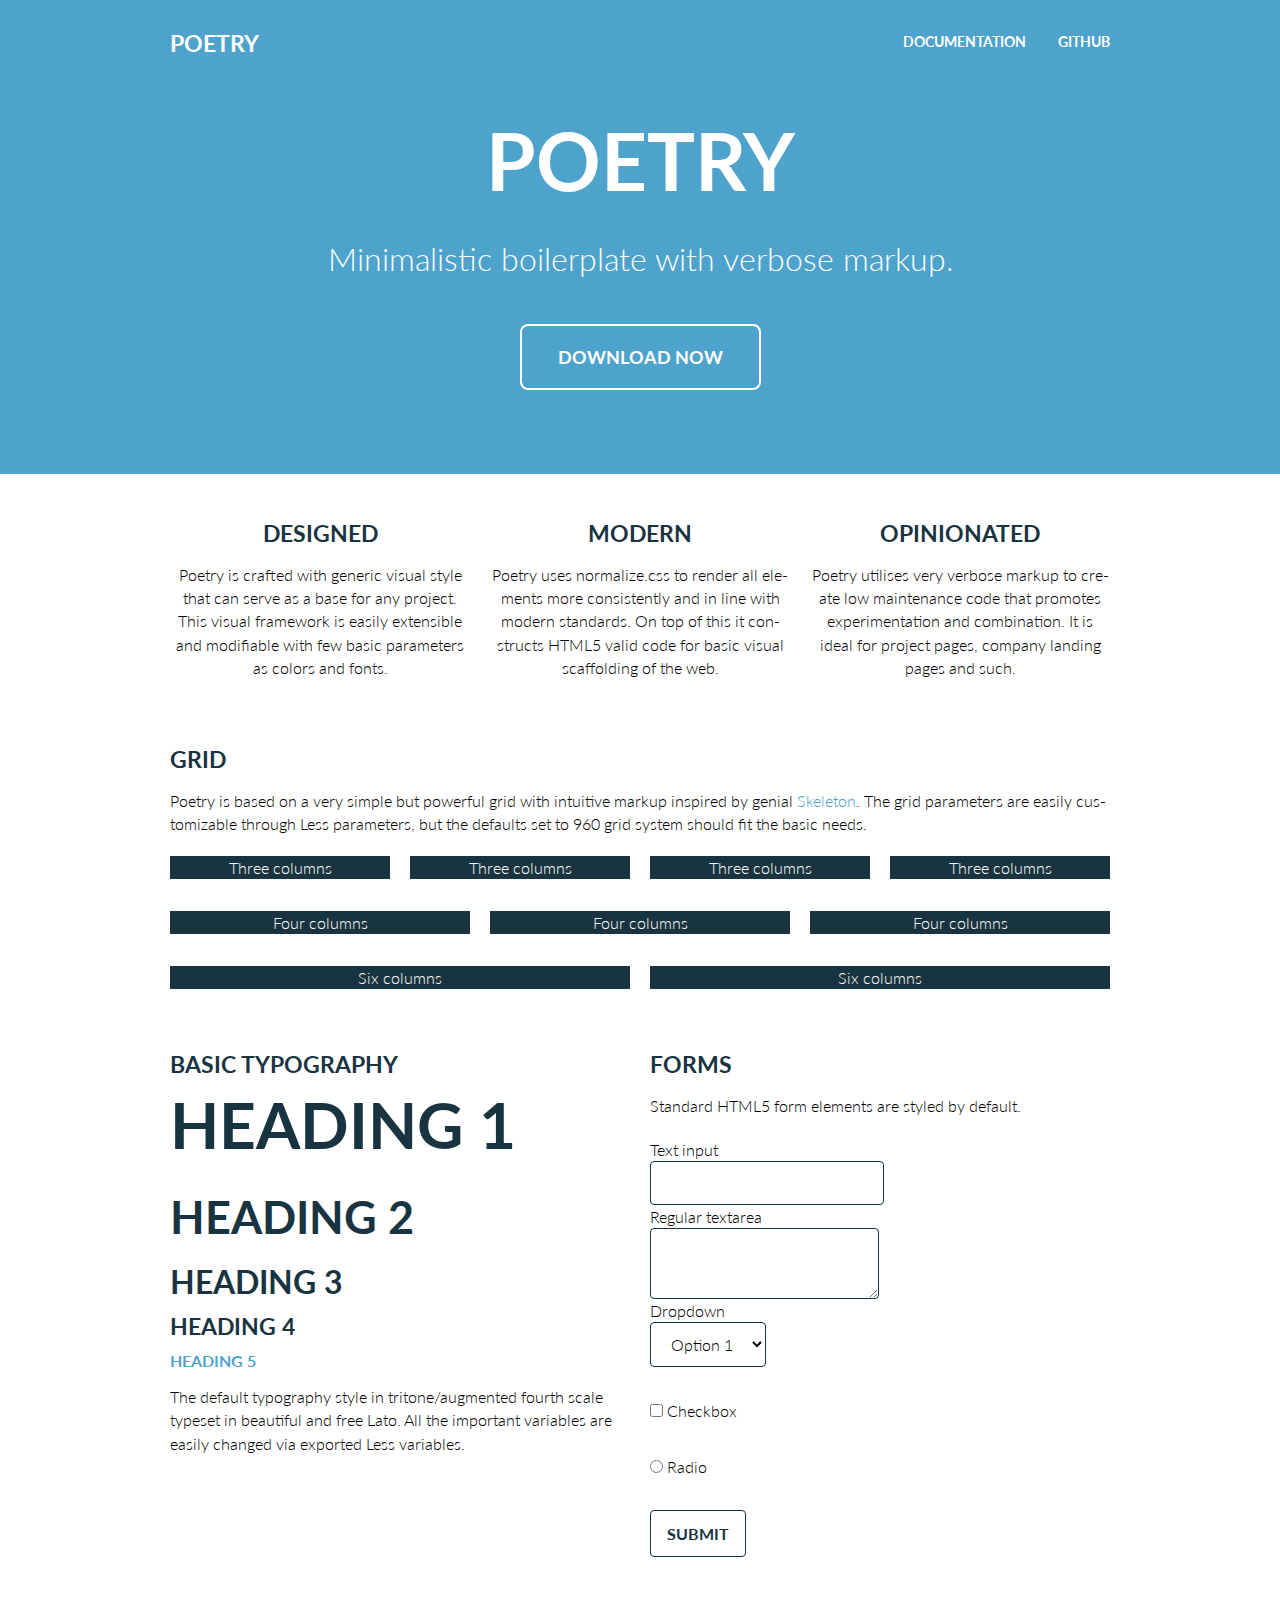
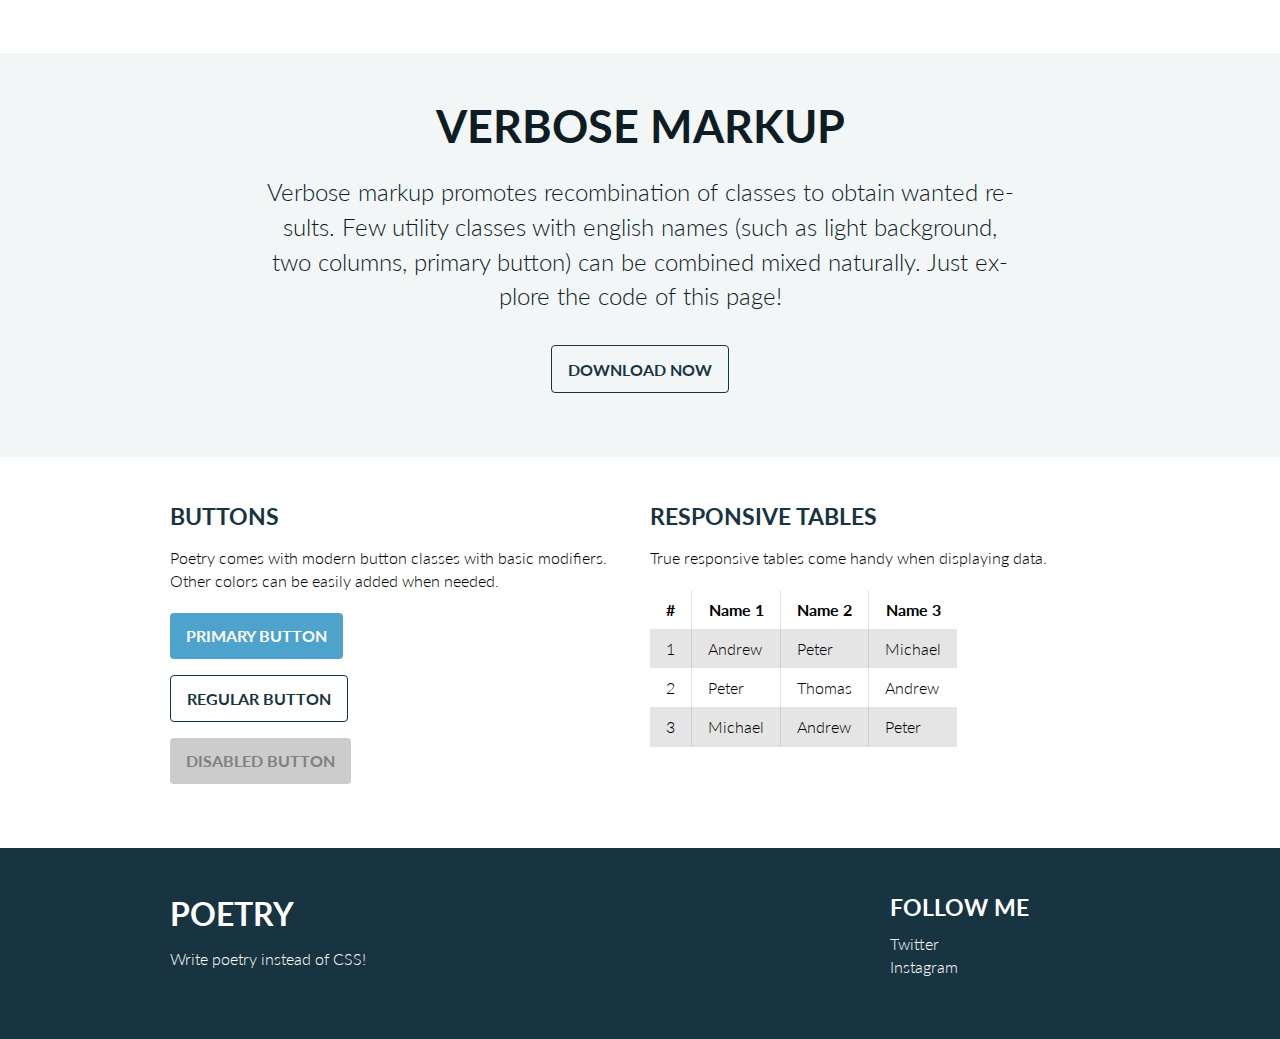
==== index.html @ 47863574 "New button styles, new striped table colours, fixed wrong stylesheet inclusion in blank template" ====
<!DOCTYPE html>
<html lang="en">

<head>
    <meta charset="utf-8">
    <meta http-equiv="X-UA-Compatible" content="IE=edge">
    <meta name="viewport" content="width=device-width, initial-scale=1">

    <title>Poetry CSS</title>

    <meta name="description" content="">
    <meta name="keywords" content="">
    <meta name="author" content="">

    <link rel="stylesheet" href="stylesheets/poetry.css">
    
    <link rel="shortcut icon" type="image/png" href="images/favicon.png">
    <link rel="apple-touch-icon" type="image/png" href="images/apple-touch-icon.png">
</head>

<body>    
    <div class="primary background">
        <header>
            <div class="grid">
                <div class="three columns">
                    <h4><a href="#">Poetry</a></h4>
                </div>
                <nav class="pull right five columns right-aligned">
                    <ul class="unstyled spaced inlined">
                        <li><a href="#documentation">Documentation</a>
                        </li>
                        <li><a href="https://github.com/apancik/poetry">GitHub</a>
                        </li>
                    </ul>
                </nav>
            </div>
        </header>

        <section class="hero">
            <div class="grid">
                <div class="row">
                    <div class="centered twelve columns">
                        <h1>POETRY</h1> 
                        <p class="large font">Minimalistic boilerplate with verbose markup.</p>
                        <a href="https://github.com/apancik/poetry" class="white button">Download now</a>
                    </div>
                </div>
            </div>
        </section>
    </div>

    <section>
        <div class="grid">
            <div class="centered row">
                <div class="four columns">
                    <h4>Designed</h4>
                    <p>Poetry is crafted with generic visual style that can serve as a base for any project. This visual framework is easily extensible and modifiable with few basic parameters as colors and fonts.</p>
                </div>
                <div class="four columns">
                    <h4>Modern</h4>
                    <p>Poetry uses normalize.css to render all elements more consistently and in line with modern standards. On top of this it constructs HTML5 valid code for basic visual scaffolding of the web.</p>
                </div>
                <div class="four columns">
                    <h4>Opinionated</h4>
                    <p>Poetry utilises very verbose markup to create low maintenance code that promotes experimentation and combination. It is ideal for project pages, company landing pages and such.</p>
                </div>
            </div>
        </div>
    </section>

    <section id="documentation">
        <div class="grid">
            <div class="twelve columns">
                <h4>Grid</h4>
                <p>Poetry is based on a very simple but powerful grid with intuitive markup inspired by genial <a href="https://github.com/dhg/Skeleton">Skeleton</a>. The grid parameters are easily customizable through Less parameters, but the defaults set to 960 grid system should fit the basic needs.</p>
            </div>
            <div class="centered natural-padding row">
                <div class="dark background three columns">Three columns</div>
                <div class="dark background three columns">Three columns</div>
                <div class="dark background three columns">Three columns</div>
                <div class="dark background three columns">Three columns</div>
            </div>
            <div class="centered natural-padding row">
                <div class="dark background four columns">Four columns</div>
                <div class="dark background four columns">Four columns</div>
                <div class="dark background four columns">Four columns</div>
            </div>
            <div class="centered natural-padding row">
                <div class="dark background six columns">Six columns</div>
                <div class="dark background six columns">Six columns</div>
            </div>
        </div>
    </section>

    <section>
        <div class="grid">
            <div class="row">
                <div class="six columns">
                    <h4>Basic typography</h4>                    
                    <h1>Heading 1</h1>
                    <h2>Heading 2</h2>
                    <h3>Heading 3</h3>
                    <h4>Heading 4</h4> 
                    <h5>Heading 5</h5>
                    <p>The default typography style in tritone/augmented fourth scale typeset in beautiful and free Lato. All the important variables are easily changed via exported Less variables.</p>
                </div>
                <div class="six columns">
                    <h4>Forms</h4>
                    <p>Standard HTML5 form elements are styled by default.</p>
                    <form action="">
                        <fieldset>
                            <label for="text-input">Text input</label>
                            <input type="text" id="text-input" />

                            <label for="text-area">Regular textarea</label>
                            <textarea id="text-area"></textarea>

                            <label for="select-list">Dropdown</label>
                            <select id="select-list">
                                <option value="Option 1">Option 1</option>
                                <option value="Option 2">Option 2</option>
                                <option value="Option 3">Option 3</option>
                            </select>
                        </fieldset>

                        <fieldset>
                            <label for="checkbox">
                                <input type="checkbox" id="checkbox" value="checkbox" />
                                <span>Checkbox</span>
                            </label>
                        </fieldset>

                        <fieldset>
                            <label for="radio">
                                <input type="radio" name="radio" id="radio" value="radio" />
                                <span>Radio</span>
                            </label>
                        </fieldset>

                        <button type="submit">Submit</button>
                    </form>
                </div>
            </div>
        </div>
    </section>

    <section class="light background featurette">
        <div class="grid">
            <div class="row">
                <div class="twelve columns">
                    <h2>Verbose markup</h2>
                    <p>Verbose markup promotes recombination of classes to obtain wanted results. Few utility classes with english names (such as light background, two columns, primary button) can be combined mixed naturally. Just explore the code of this page!</p>                    
                    <a href="https://github.com/apancik/poetry" class="button">Download now</a>
                </div>
            </div>
        </div>
    </section>



    <section>
        <div class="grid">
            <div class="row">
                <div class="six columns">
                    <h4>Buttons</h4>
                    <p>Poetry comes with modern button classes with basic modifiers. Other colors can be easily added when needed.</p>
                    <a class="primary button" href="#">Primary button</a>
                    <br/>
                    <a class="button" href="#">Regular button</a>
                    <br/>                        
                    <a class="disabled button">Disabled button</a>                            
                </div>

                <div class="six columns">
                    <h4>Responsive tables</h4>
                    <p>True responsive tables come handy when displaying data.</p>
                    <div class="overflow-container">
                        <table class="striped table">
                            <thead>
                                <tr>
                                    <th>#</th>
                                    <th>Name 1</th>
                                    <th>Name 2</th>
                                    <th>Name 3</th>                                        
                                </tr>
                            </thead>

                            <tbody>
                                <tr>
                                    <td>1</td>
                                    <td>Andrew</td>
                                    <td>Peter</td>
                                    <td>Michael</td>

                                </tr>

                                <tr>
                                    <td>2</td>
                                    <td>Peter</td>
                                    <td>Thomas</td>
                                    <td>Andrew</td>
                                </tr>

                                <tr>
                                    <td>3</td>
                                    <td>Michael</td>
                                    <td>Andrew</td>
                                    <td>Peter</td>
                                </tr>
                            </tbody>
                        </table>
                    </div>
                </div>
            </div>
        </div>
    </section>

    <footer class="dark background">
        <div class="grid">
            <div class="row">
                <div class="nine columns">
                    <h3>Poetry</h3>
                    <p>Write poetry instead of CSS!</p>
                </div>
                
                <div class="three columns">
                    <h4>Follow Me</h4>
                    <a href="https://twitter.com/AndrejPancik">Twitter</a><br/>
                    <a href="http://instagram.com/apancik">Instagram</a>
                    <br/>
                </div>
            </div>
        </div>
    </footer>
</body>

</html>
---- stylesheets/poetry.css ----
@import url("http://fonts.googleapis.com/css?family=Lato:300,700,300italic,700italic");

@import url("http://fonts.googleapis.com/css?family=Lato:300,700,300italic,700italic");

@import url("http://fonts.googleapis.com/css?family=Lato:300,700,300italic,700italic");
/*! normalize.css v3.0.1 | MIT License | git.io/normalize */
/**
 * 1. Set default font family to sans-serif.
 * 2. Prevent iOS text size adjust after orientation change, without disabling
 *    user zoom.
 */
html {
  font-family: sans-serif;
  /* 1 */

  -ms-text-size-adjust: 100%;
  -webkit-text-size-adjust: 100%;
  /* 2 */

}
/**
 * Remove default margin.
 */
body {
  margin: 0;
}
/* HTML5 display definitions
   ========================================================================== */
/**
 * Correct `block` display not defined for any HTML5 element in IE 8/9.
 * Correct `block` display not defined for `details` or `summary` in IE 10/11 and Firefox.
 * Correct `block` display not defined for `main` in IE 11.
 */
article,
aside,
details,
figcaption,
figure,
footer,
header,
hgroup,
main,
nav,
section,
summary {
  display: block;
}
/**
 * 1. Correct `inline-block` display not defined in IE 8/9.
 * 2. Normalize vertical alignment of `progress` in Chrome, Firefox, and Opera.
 */
audio,
canvas,
progress,
video {
  display: inline-block;
  /* 1 */

  vertical-align: baseline;
  /* 2 */

}
/**
 * Prevent modern browsers from displaying `audio` without controls.
 * Remove excess height in iOS 5 devices.
 */
audio:not([controls]) {
  display: none;
  height: 0;
}
/**
 * Address `[hidden]` styling not present in IE 8/9/10.
 * Hide the `template` element in IE 8/9/11, Safari, and Firefox < 22.
 */
[hidden],
template {
  display: none;
}
/* Links
   ========================================================================== */
/**
 * Remove the gray background color from active links in IE 10.
 */
a {
  background: transparent;
}
/**
 * Improve readability when focused and also mouse hovered in all browsers.
 */
a:active,
a:hover {
  outline: 0;
}
/* Text-level semantics
   ========================================================================== */
/**
 * Address styling not present in IE 8/9/10/11, Safari, and Chrome.
 */
abbr[title] {
  border-bottom: 1px dotted;
}
/**
 * Address style set to `bolder` in Firefox 4+, Safari, and Chrome.
 */
b,
strong {
  font-weight: bold;
}
/**
 * Address styling not present in Safari and Chrome.
 */
dfn {
  font-style: italic;
}
/**
 * Address variable `h1` font-size and margin within `section` and `article`
 * contexts in Firefox 4+, Safari, and Chrome.
 */
h1 {
  font-size: 2em;
  margin: 0.67em 0;
}
/**
 * Address styling not present in IE 8/9.
 */
mark {
  background: #ff0;
  color: #000;
}
/**
 * Address inconsistent and variable font size in all browsers.
 */
small {
  font-size: 80%;
}
/**
 * Prevent `sub` and `sup` affecting `line-height` in all browsers.
 */
sub,
sup {
  font-size: 75%;
  line-height: 0;
  position: relative;
  vertical-align: baseline;
}
sup {
  top: -0.5em;
}
sub {
  bottom: -0.25em;
}
/* Embedded content
   ========================================================================== */
/**
 * Remove border when inside `a` element in IE 8/9/10.
 */
img {
  border: 0;
}
/**
 * Correct overflow not hidden in IE 9/10/11.
 */
svg:not(:root) {
  overflow: hidden;
}
/* Grouping content
   ========================================================================== */
/**
 * Address margin not present in IE 8/9 and Safari.
 */
figure {
  margin: 1em 40px;
}
/**
 * Address differences between Firefox and other browsers.
 */
hr {
  -moz-box-sizing: content-box;
  box-sizing: content-box;
  height: 0;
}
/**
 * Contain overflow in all browsers.
 */
pre {
  overflow: auto;
}
/**
 * Address odd `em`-unit font size rendering in all browsers.
 */
code,
kbd,
pre,
samp {
  font-family: monospace, monospace;
  font-size: 1em;
}
/* Forms
   ========================================================================== */
/**
 * Known limitation: by default, Chrome and Safari on OS X allow very limited
 * styling of `select`, unless a `border` property is set.
 */
/**
 * 1. Correct color not being inherited.
 *    Known issue: affects color of disabled elements.
 * 2. Correct font properties not being inherited.
 * 3. Address margins set differently in Firefox 4+, Safari, and Chrome.
 */
button,
input,
optgroup,
select,
textarea {
  color: inherit;
  /* 1 */

  font: inherit;
  /* 2 */

  margin: 0;
  /* 3 */

}
/**
 * Address `overflow` set to `hidden` in IE 8/9/10/11.
 */
button {
  overflow: visible;
}
/**
 * Address inconsistent `text-transform` inheritance for `button` and `select`.
 * All other form control elements do not inherit `text-transform` values.
 * Correct `button` style inheritance in Firefox, IE 8/9/10/11, and Opera.
 * Correct `select` style inheritance in Firefox.
 */
button,
select {
  text-transform: none;
}
/**
 * 1. Avoid the WebKit bug in Android 4.0.* where (2) destroys native `audio`
 *    and `video` controls.
 * 2. Correct inability to style clickable `input` types in iOS.
 * 3. Improve usability and consistency of cursor style between image-type
 *    `input` and others.
 */
button,
html input[type="button"],
input[type="reset"],
input[type="submit"] {
  -webkit-appearance: button;
  /* 2 */

  cursor: pointer;
  /* 3 */

}
/**
 * Re-set default cursor for disabled elements.
 */
button[disabled],
html input[disabled] {
  cursor: default;
}
/**
 * Remove inner padding and border in Firefox 4+.
 */
button::-moz-focus-inner,
input::-moz-focus-inner {
  border: 0;
  padding: 0;
}
/**
 * Address Firefox 4+ setting `line-height` on `input` using `!important` in
 * the UA stylesheet.
 */
input {
  line-height: normal;
}
/**
 * It's recommended that you don't attempt to style these elements.
 * Firefox's implementation doesn't respect box-sizing, padding, or width.
 *
 * 1. Address box sizing set to `content-box` in IE 8/9/10.
 * 2. Remove excess padding in IE 8/9/10.
 */
input[type="checkbox"],
input[type="radio"] {
  box-sizing: border-box;
  /* 1 */

  padding: 0;
  /* 2 */

}
/**
 * Fix the cursor style for Chrome's increment/decrement buttons. For certain
 * `font-size` values of the `input`, it causes the cursor style of the
 * decrement button to change from `default` to `text`.
 */
input[type="number"]::-webkit-inner-spin-button,
input[type="number"]::-webkit-outer-spin-button {
  height: auto;
}
/**
 * 1. Address `appearance` set to `searchfield` in Safari and Chrome.
 * 2. Address `box-sizing` set to `border-box` in Safari and Chrome
 *    (include `-moz` to future-proof).
 */
input[type="search"] {
  -webkit-appearance: textfield;
  /* 1 */

  -moz-box-sizing: content-box;
  -webkit-box-sizing: content-box;
  /* 2 */

  box-sizing: content-box;
}
/**
 * Remove inner padding and search cancel button in Safari and Chrome on OS X.
 * Safari (but not Chrome) clips the cancel button when the search input has
 * padding (and `textfield` appearance).
 */
input[type="search"]::-webkit-search-cancel-button,
input[type="search"]::-webkit-search-decoration {
  -webkit-appearance: none;
}
/**
 * Define consistent border, margin, and padding.
 */
fieldset {
  border: 1px solid #c0c0c0;
  margin: 0 2px;
  padding: 0.35em 0.625em 0.75em;
}
/**
 * 1. Correct `color` not being inherited in IE 8/9/10/11.
 * 2. Remove padding so people aren't caught out if they zero out fieldsets.
 */
legend {
  border: 0;
  /* 1 */

  padding: 0;
  /* 2 */

}
/**
 * Remove default vertical scrollbar in IE 8/9/10/11.
 */
textarea {
  overflow: auto;
}
/**
 * Don't inherit the `font-weight` (applied by a rule above).
 * NOTE: the default cannot safely be changed in Chrome and Safari on OS X.
 */
optgroup {
  font-weight: bold;
}
/* Tables
   ========================================================================== */
/**
 * Remove most spacing between table cells.
 */
table {
  border-collapse: collapse;
  border-spacing: 0;
}
td,
th {
  padding: 0;
}
/* GRID
Useful classes
 * grid - grid container encapsulating rows or columns
 * row - optional container used to clear some columns not to overflow, has modifiers such as .slim or .natural-padding to modify spacing
 * one column ... twelve columns - column classes
 * pull right ... pull left - modifiers used to change the alignment of columns, useful when you want to avoid empty spacer column to get something to the other side
*/
/* VARIABLES
To tune your rhymes to your liking
*/
*,
*:before,
*:after {
  -moz-box-sizing: border-box;
  -webkit-box-sizing: border-box;
  box-sizing: border-box;
}
body {
  min-width: 960px;
}
.grid {
  width: 960px;
  margin: 0 auto;
  padding: 0;
}
.grid.visible .column,
.grid.visible .columns {
  background-color: rgba(255, 0, 0, 0.3);
}
.grid .column,
.grid .columns {
  display: inline;
  float: left;
  margin-left: 10px;
  margin-right: 10px;
}
.grid .column.one,
.grid .columns.one {
  width: 60px;
}
.grid .column.two,
.grid .columns.two {
  width: 140px;
}
.grid .column.three,
.grid .columns.three {
  width: 220px;
}
.grid .column.four,
.grid .columns.four {
  width: 300px;
}
.grid .column.five,
.grid .columns.five {
  width: 380px;
}
.grid .column.six,
.grid .columns.six {
  width: 460px;
}
.grid .column.seven,
.grid .columns.seven {
  width: 540px;
}
.grid .column.eight,
.grid .columns.eight {
  width: 620px;
}
.grid .column.nine,
.grid .columns.nine {
  width: 700px;
}
.grid .column.ten,
.grid .columns.ten {
  width: 780px;
}
.grid .column.eleven,
.grid .columns.eleven {
  width: 860px;
}
.grid .column.twelve,
.grid .columns.twelve {
  width: 940px;
}
.grid .offset-by-one {
  margin-left: 80px;
}
.grid .offset-by-two {
  margin-left: 160px;
}
.grid .offset-by-three {
  margin-left: 240px;
}
.grid .offset-by-four {
  margin-left: 320px;
}
.grid .offset-by-five {
  margin-left: 400px;
}
.grid .offset-by-six {
  margin-left: 480px;
}
.grid .offset-by-seven {
  margin-left: 560px;
}
.grid .offset-by-eight {
  margin-left: 640px;
}
.grid .offset-by-nine {
  margin-left: 720px;
}
.grid .offset-by-ten {
  margin-left: 800px;
}
.grid .offset-by-eleven {
  margin-left: 880px;
}
@media only screen and (max-width: 767px) {
  body {
    font-size: 90%;
    min-width: 100%;
  }
  .grid {
    width: 100%;
  }
  .grid .columns,
  .grid .column {
    margin: 0;
    padding-left: 1em;
    padding-right: 1em;
  }
  .grid .column.one,
  .grid .columns.one,
  .grid .column.two,
  .grid .columns.two,
  .grid .column.three,
  .grid .columns.three,
  .grid .column.four,
  .grid .columns.four,
  .grid .column.five,
  .grid .columns.five,
  .grid .column.six,
  .grid .columns.six,
  .grid .column.seven,
  .grid .columns.seven,
  .grid .column.eight,
  .grid .columns.eight,
  .grid .column.nine,
  .grid .columns.nine,
  .grid .column.ten,
  .grid .columns.ten,
  .grid .column.eleven,
  .grid .columns.eleven,
  .grid .column.twelve,
  .grid .columns.twelve {
    width: 100%;
  }
  .grid .offset-by-one,
  .grid .offset-by-two,
  .grid .offset-by-three,
  .grid .offset-by-four,
  .grid .offset-by-five,
  .grid .offset-by-six,
  .grid .offset-by-seven,
  .grid .offset-by-eight,
  .grid .offset-by-nine,
  .grid .offset-by-ten,
  .grid .offset-by-eleven {
    margin: 0;
  }
}
.grid:after,
.row:before,
.row:after {
  clear: both;
  display: table;
  content: " ";
  *zoom: 1;
}
.row {
  padding-top: 3em;
  padding-bottom: 3em;
}
.row.slim {
  padding: 0;
}
.row.natural-padding {
  padding-top: 1em;
  padding-bottom: 1em;
}
.pull.left {
  float: left !important;
}
.pull.right {
  float: right !important;
}
/* ELEMENTS
Individual element styles and utility classes.
*/
/* VARIABLES
To tune your rhymes to your liking
*/
::selection {
  background: #4ea3cc;
  text-shadow: none;
}
::-moz-selection {
  background: #4ea3cc;
  text-shadow: none;
}
html {
  font-size: 1em;
}
body {
  font-family: "Lato", sans-serif;
  font-weight: 300;
  line-height: 1.45;
  hyphens: auto;
  word-wrap: break-word;
}
p {
  margin-bottom: 1.3em;
}
a,
a:visited {
  color: #4ea3cc;
  text-decoration: none;
}
a:hover,
a:focus {
  color: rgba(78, 163, 204, 0.8);
}
small,
.small.font {
  font-size: 0.707em;
  letter-spacing: 0;
}
.large.font {
  font-size: 1.999em;
}
h1,
h2,
h3,
h4,
h5,
h6 {
  font-weight: 700;
  line-height: 1.1;
  text-rendering: optimizeLegibility;
  margin: 0 0 0.5em;
  color: #193441;
  text-transform: uppercase;
}
h1 {
  font-size: 3.998em;
}
h2 {
  font-size: 2.827em;
}
h3 {
  font-size: 1.999em;
}
h4 {
  font-size: 1.414em;
}
h5 {
  font-size: 1em;
  color: #4ea3cc;
  text-transform: uppercase;
}
h6 {
  font-size: 0.707em;
  color: #4ea3cc;
  text-transform: uppercase;
}
abbr,
acronym,
blockquote,
code,
dir,
kbd,
listing,
plaintext,
q,
samp,
tt,
var,
xmp {
  hyphens: none;
  /* W3C standard */

}
.wrap {
  word-wrap: normal;
}
.inherit-wrap {
  word-wrap: auto;
}
img,
canvas,
iframe,
video,
svg {
  max-width: 100%;
}
.background.image {
  background-repeat: no-repeat;
  background-image: url(../images/background.jpg);
  background-position: center center;
  background-size: cover;
  min-height: 900px;
}
.background.light {
  background-color: #f2f6f7;
  color: #0e1d24;
}
.background.light h1,
.background.light h2,
.background.light h3,
.background.light h4 {
  color: #0e1d24;
}
.background.white {
  background-color: #ffffff;
}
.background.primary {
  background-color: #4ea3cc;
}
.background.dark {
  background-color: #193441;
}
.background.black {
  background-color: #0e1d24;
}
.background.dark,
.background.black,
.background.primary {
  color: #ffffff;
}
.background.dark h1,
.background.black h1,
.background.primary h1,
.background.dark h2,
.background.black h2,
.background.primary h2,
.background.dark h3,
.background.black h3,
.background.primary h3,
.background.dark h4,
.background.black h4,
.background.primary h4,
.background.dark h5,
.background.black h5,
.background.primary h5,
.background.dark h6,
.background.black h6,
.background.primary h6 {
  color: #ffffff;
}
.background.dark input[type="text"],
.background.black input[type="text"],
.background.primary input[type="text"],
.background.dark input[type="password"],
.background.black input[type="password"],
.background.primary input[type="password"],
.background.dark input[type="email"],
.background.black input[type="email"],
.background.primary input[type="email"],
.background.dark input[type="search"],
.background.black input[type="search"],
.background.primary input[type="search"],
.background.dark input[type="url"],
.background.black input[type="url"],
.background.primary input[type="url"],
.background.dark textarea,
.background.black textarea,
.background.primary textarea,
.background.dark select,
.background.black select,
.background.primary select {
  border-color: #ffffff;
}
.background.dark input[type="text"]:focus,
.background.black input[type="text"]:focus,
.background.primary input[type="text"]:focus,
.background.dark input[type="password"]:focus,
.background.black input[type="password"]:focus,
.background.primary input[type="password"]:focus,
.background.dark input[type="email"]:focus,
.background.black input[type="email"]:focus,
.background.primary input[type="email"]:focus,
.background.dark input[type="search"]:focus,
.background.black input[type="search"]:focus,
.background.primary input[type="search"]:focus,
.background.dark input[type="url"]:focus,
.background.black input[type="url"]:focus,
.background.primary input[type="url"]:focus,
.background.dark textarea:focus,
.background.black textarea:focus,
.background.primary textarea:focus,
.background.dark select:focus,
.background.black select:focus,
.background.primary select:focus {
  border-color: #4ea3cc;
}
input[type="submit"],
input[type="reset"],
input[type="button"],
button,
.button {
  margin-bottom: 1em;
  padding: 0.7em 1em;
  display: inline-block;
  border-radius: 4px;
  text-transform: uppercase;
  cursor: pointer;
  font-weight: 700;
  text-decoration: none;
  border: 1px solid #193441;
  color: #193441;
  background-color: transparent;
  outline: none;
}
input[type="submit"],
input[type="reset"],
input[type="button"],
button,
.button,
input[type="submit"]:visited,
input[type="reset"]:visited,
input[type="button"]:visited,
button:visited,
.button:visited {
  color: #193441;
}
input[type="submit"].primary,
input[type="reset"].primary,
input[type="button"].primary,
button.primary,
.button.primary {
  border: none;
  background: #4ea3cc;
  color: #ffffff;
}
input[type="submit"]:active,
input[type="reset"]:active,
input[type="button"]:active,
button:active,
.button:active {
  position: relative;
  top: 1px;
}
input[type="submit"]:hover,
input[type="reset"]:hover,
input[type="button"]:hover,
button:hover,
.button:hover {
  text-decoration: none;
  background-color: #193441;
  color: #ffffff;
}
.primary.background input[type="submit"]:hover,
.primary.background input[type="reset"]:hover,
.primary.background input[type="button"]:hover,
.primary.background button:hover,
.primary.background .button:hover {
  color: #4ea3cc;
}
.light.background input[type="submit"]:hover,
.light.background input[type="reset"]:hover,
.light.background input[type="button"]:hover,
.light.background button:hover,
.light.background .button:hover {
  color: #f2f6f7;
}
.dark.background input[type="submit"]:hover,
.dark.background input[type="reset"]:hover,
.dark.background input[type="button"]:hover,
.dark.background button:hover,
.dark.background .button:hover {
  color: #193441;
}
.dark.background input[type="submit"],
.dark.background input[type="reset"],
.dark.background input[type="button"],
.dark.background button,
.dark.background .button,
.primary.background input[type="submit"],
.primary.background input[type="reset"],
.primary.background input[type="button"],
.primary.background button,
.primary.background .button,
input[type="submit"].white,
input[type="reset"].white,
input[type="button"].white,
button.white,
.button.white {
  border-color: #ffffff;
  color: #ffffff;
}
.dark.background input[type="submit"]:hover,
.dark.background input[type="reset"]:hover,
.dark.background input[type="button"]:hover,
.dark.background button:hover,
.dark.background .button:hover,
.primary.background input[type="submit"]:hover,
.primary.background input[type="reset"]:hover,
.primary.background input[type="button"]:hover,
.primary.background button:hover,
.primary.background .button:hover,
input[type="submit"].white:hover,
input[type="reset"].white:hover,
input[type="button"].white:hover,
button.white:hover,
.button.white:hover {
  background: #ffffff;
}
input[type="submit"].stretched,
input[type="reset"].stretched,
input[type="button"].stretched,
button.stretched,
.button.stretched {
  width: 100%;
  padding-left: 0;
  padding-right: 0;
  text-align: center;
}
input[type="submit"].disabled,
input[type="reset"].disabled,
input[type="button"].disabled,
button.disabled,
.button.disabled {
  border: none !important;
  color: #808080 !important;
  background: #cccccc !important;
  top: 0px !important;
}
form,
fieldset {
  border: 0;
  margin: 0;
  padding: 0;
  margin-bottom: 2em;
  width: 100%;
}
textarea {
  resize: vertical;
}
input[type="text"],
input[type="password"],
input[type="email"],
input[type="search"],
input[type="url"],
textarea,
select {
  display: block;
  outline: none;
  padding: 0.7em 1em 0.7em 1em;
  background-color: transparent;
  border: 1px solid #193441;
  border-radius: 4px;
}
input[type="text"].stretched,
input[type="password"].stretched,
input[type="email"].stretched,
input[type="search"].stretched,
input[type="url"].stretched,
textarea.stretched,
select.stretched {
  width: 100%;
}
input[type="text"]:focus,
input[type="password"]:focus,
input[type="email"]:focus,
input[type="search"]:focus,
input[type="url"]:focus,
textarea:focus,
select:focus {
  border: 1px solid #4ea3cc;
  color: inherit;
}
input[type="checkbox"] {
  display: inline;
}
table.table th,
table.table td {
  border-left: 1px solid rgba(125, 125, 125, 0.2);
  border-width: 0 0 0 1px;
  padding: 0.5em 1em;
}
table.table th:first-child,
table.table td:first-child {
  border-left: none;
}
table.striped tr:nth-child(2n-1) td {
  background-color: rgba(125, 125, 125, 0.2);
}
ul.unstyled {
  margin: 0;
  padding: 0;
  list-style: none;
}
ul.inlined > li {
  display: inline-block;
}
ul.spaced > li {
  margin-left: 2em;
}
.hidden {
  display: none !important;
  visibility: hidden;
}
.invisible {
  visibility: hidden;
}
.overflow-container {
  overflow-y: scroll;
}
.clip {
  overflow: hidden;
}
.dot {
  border-radius: 50%;
}
.inlined {
  display: inline-block;
}
.centered {
  text-align: center;
}
.right-aligned {
  text-align: right;
}
/* SECTIONS
Classes used to style sections to bootstrap your design.

 * Header - with menu and Logo
 * Hero - with clear message and CTA
 * Featurette - with clear message
 * Footer - for top level navigation and social media

Each section can use different color for background when modified with
.light.background - light colour
.dark.background - dark colour
.primary.background - primary colour
.image.background - image background

*/
/* VARIABLES
To tune your rhymes to your liking
*/
header {
  padding-top: 2em;
}
header a,
header a:visited {
  text-decoration: none;
  color: #ffffff;
  font-weight: 700;
}
header a:hover,
header a:focus {
  text-decoration: underline;
  color: #ffffff;
}
header nav {
  font-size: 14px;
  text-transform: uppercase;
}
section.hero {
  background-color: transparent;
  color: #ffffff;
}
section.hero h1 {
  font-size: 5em;
  color: #ffffff;
  text-transform: uppercase;
  font-weight: 700;
  margin: 0;
}
section.hero button,
section.hero .button {
  padding: 1em 2em;
  font-size: 18px;
  border-width: 2px;
  border-radius: 8px;
  margin-bottom: 2em;
}
section.featurette {
  text-align: center;
}
section.featurette h2 {
  margin-left: auto;
  margin-right: auto;
  max-width: 80%;
}
section.featurette p {
  font-size: 1.5em;
  margin-left: auto;
  margin-right: auto;
  max-width: 80%;
}
footer a,
footer a:visited {
  text-decoration: none;
  color: inherit;
}
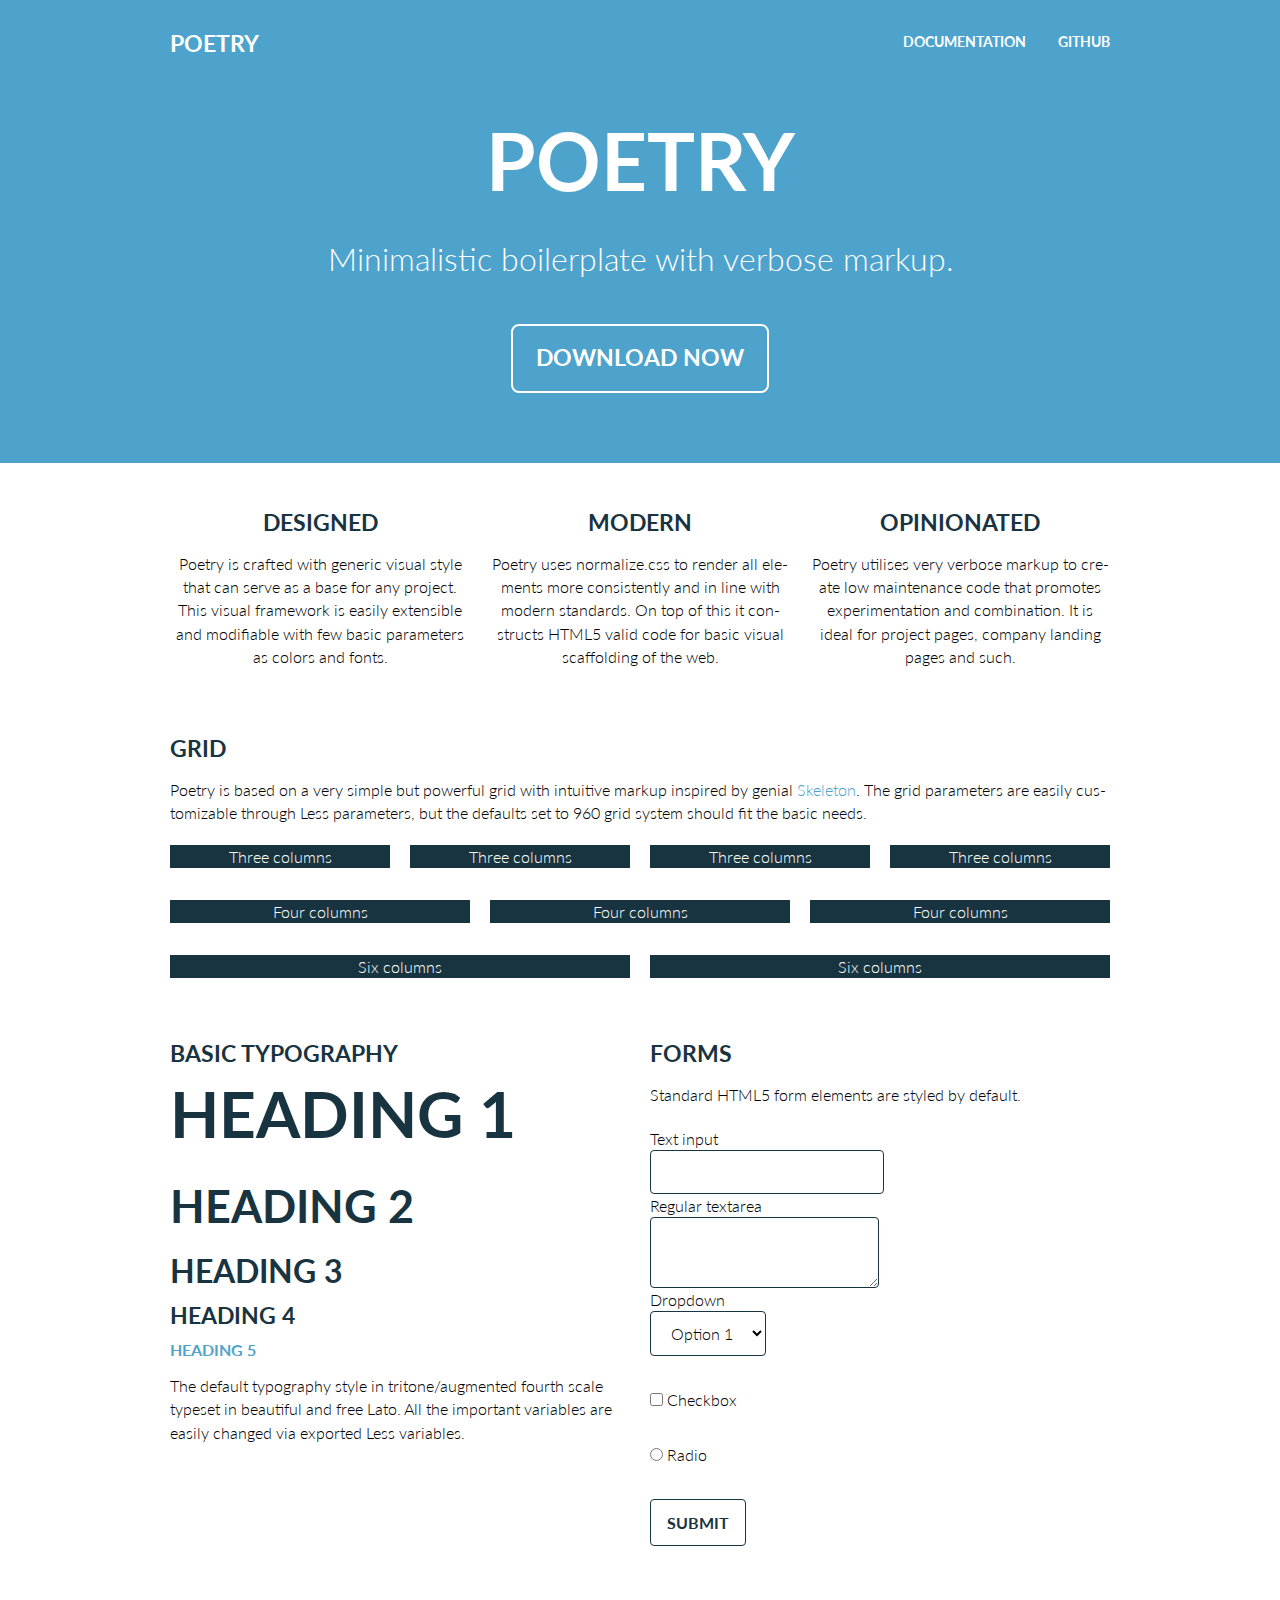
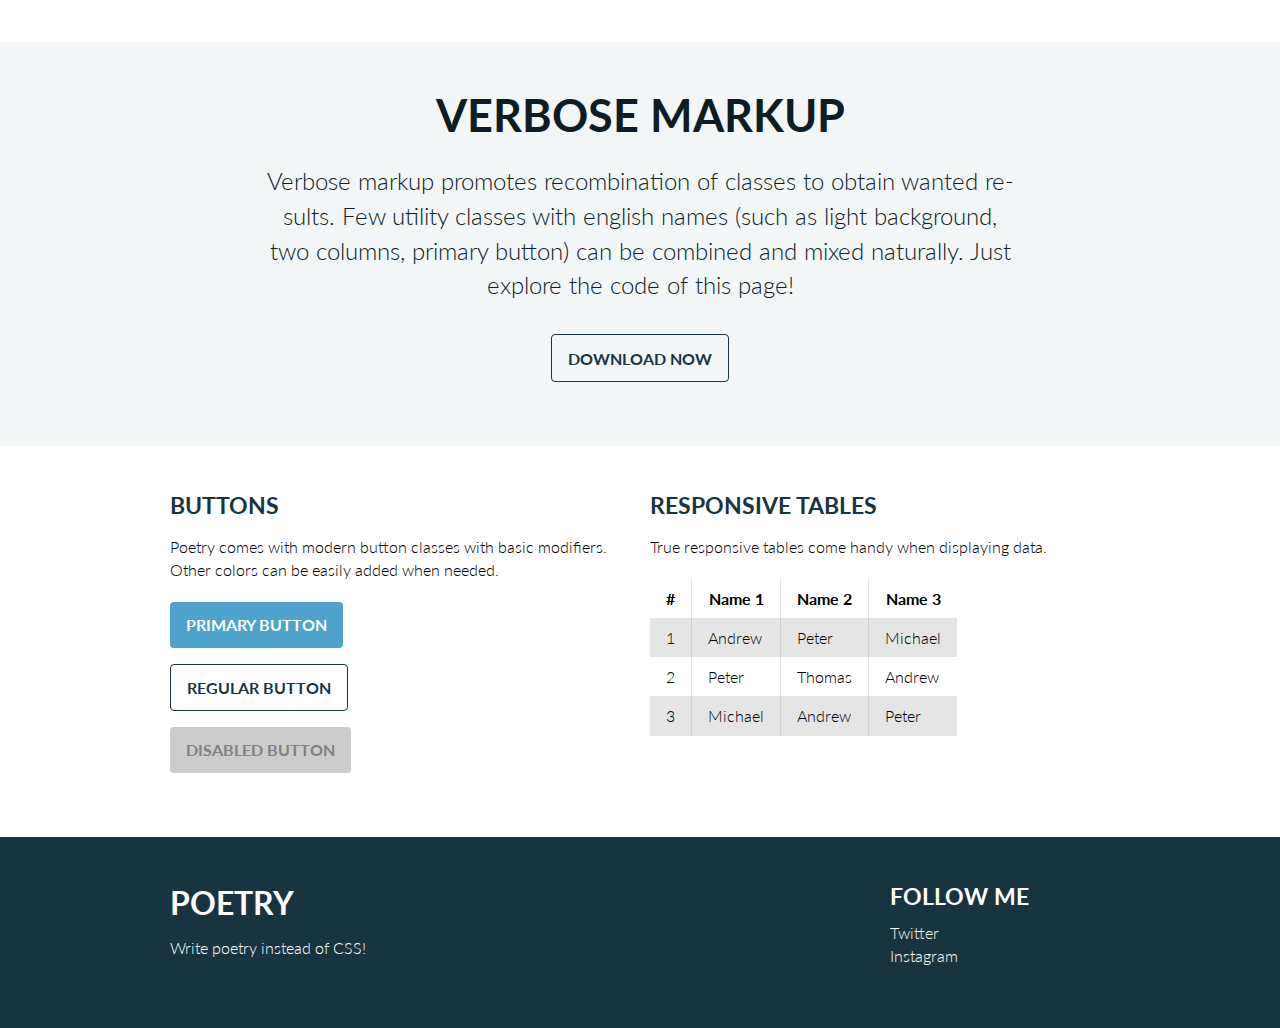
==== commit e188751c: "(extra) large, and small modifiers; refactored out hero button override" ====
--- a/index.html
+++ b/index.html
@@ -6,11 +6,11 @@
     <meta http-equiv="X-UA-Compatible" content="IE=edge">
     <meta name="viewport" content="width=device-width, initial-scale=1">
 
-    <title>Poetry CSS</title>
-
-    <meta name="description" content="">
+    <title>Poetry</title>
+
+    <meta name="description" content="Poetry is a minimalistic HTML5/CSS3 boilerplate with verbose markup written in Less.">
     <meta name="keywords" content="">
-    <meta name="author" content="">
+    <meta name="author" content="Andrej Pancik">
 
     <link rel="stylesheet" href="stylesheets/poetry.css">
     
@@ -41,8 +41,8 @@
                 <div class="row">
                     <div class="centered twelve columns">
                         <h1>POETRY</h1> 
-                        <p class="large font">Minimalistic boilerplate with verbose markup.</p>
-                        <a href="https://github.com/apancik/poetry" class="white button">Download now</a>
+                        <p class="extra large">Minimalistic boilerplate with verbose markup.</p>
+                        <a href="https://github.com/apancik/poetry" class="large white button">Download now</a>
                     </div>
                 </div>
             </div>
@@ -149,7 +149,7 @@
             <div class="row">
                 <div class="twelve columns">
                     <h2>Verbose markup</h2>
-                    <p>Verbose markup promotes recombination of classes to obtain wanted results. Few utility classes with english names (such as light background, two columns, primary button) can be combined mixed naturally. Just explore the code of this page!</p>                    
+                    <p>Verbose markup promotes recombination of classes to obtain wanted results. Few utility classes with english names (such as light background, two columns, primary button) can be combined and mixed naturally. Just explore the code of this page!</p>                    
                     <a href="https://github.com/apancik/poetry" class="button">Download now</a>
                 </div>
             </div>
--- a/stylesheets/poetry.css
+++ b/stylesheets/poetry.css
@@ -605,13 +605,21 @@
 a:focus {
   color: rgba(78, 163, 204, 0.8);
 }
+.large {
+  font-size: 1.414em;
+}
+.largebutton,
+.large.button {
+  border-width: 2px;
+  border-radius: 8px;
+}
+.large.extra {
+  font-size: 1.999em;
+}
 small,
-.small.font {
+.small {
   font-size: 0.707em;
   letter-spacing: 0;
-}
-.large.font {
-  font-size: 1.999em;
 }
 h1,
 h2,
@@ -1053,14 +1061,6 @@
   font-weight: 700;
   margin: 0;
 }
-section.hero button,
-section.hero .button {
-  padding: 1em 2em;
-  font-size: 18px;
-  border-width: 2px;
-  border-radius: 8px;
-  margin-bottom: 2em;
-}
 section.featurette {
   text-align: center;
 }
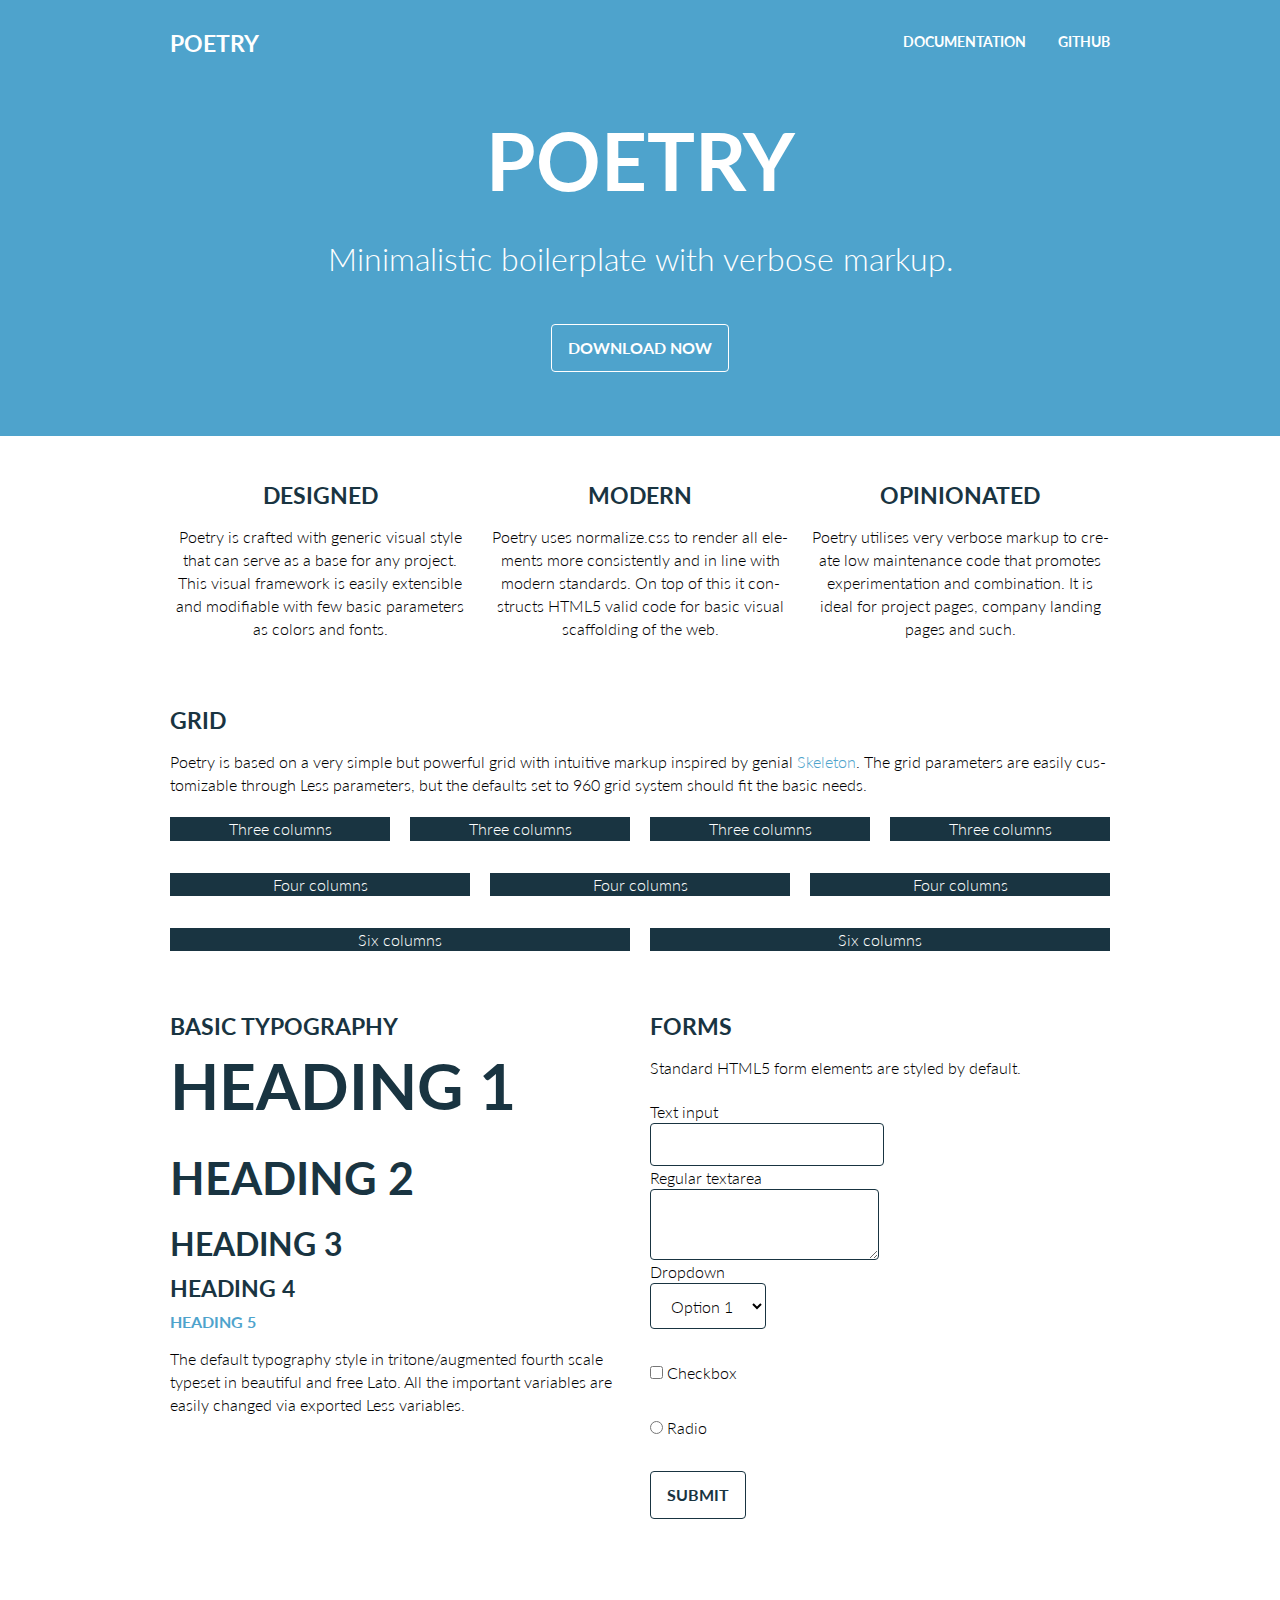
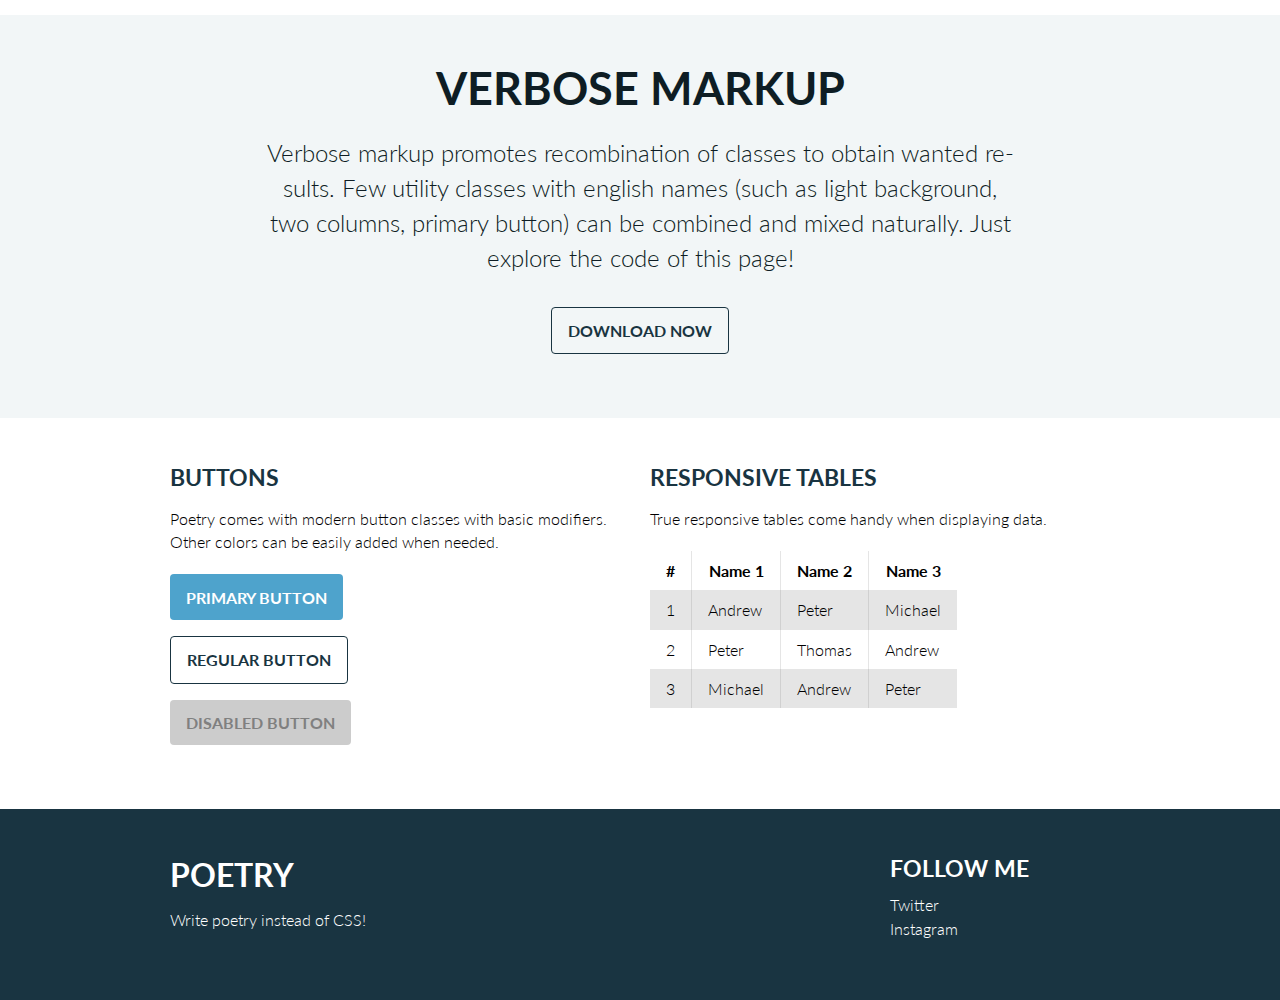
==== commit 10492399: "Fixed size of the button" ====
--- a/index.html
+++ b/index.html
@@ -42,7 +42,7 @@
                     <div class="centered twelve columns">
                         <h1>POETRY</h1> 
                         <p class="extra large">Minimalistic boilerplate with verbose markup.</p>
-                        <a href="https://github.com/apancik/poetry" class="large white button">Download now</a>
+                        <a href="https://github.com/apancik/poetry" class="white button">Download now</a>
                     </div>
                 </div>
             </div>
--- a/stylesheets/poetry.css
+++ b/stylesheets/poetry.css
@@ -717,9 +717,7 @@
 }
 .background.dark,
 .background.black,
-.background.primary {
-  color: #ffffff;
-}
+.background.primary,
 .background.dark h1,
 .background.black h1,
 .background.primary h1,
@@ -989,6 +987,9 @@
 ul.spaced > li {
   margin-left: 2em;
 }
+.foreground {
+  box-shadow: 0 2px 5px 0 rgba(0, 0, 0, 0.2);
+}
 .hidden {
   display: none !important;
   visibility: hidden;
@@ -1037,9 +1038,8 @@
 }
 header a,
 header a:visited {
-  text-decoration: none;
   color: #ffffff;
-  font-weight: 700;
+  font-weight: bold;
 }
 header a:hover,
 header a:focus {
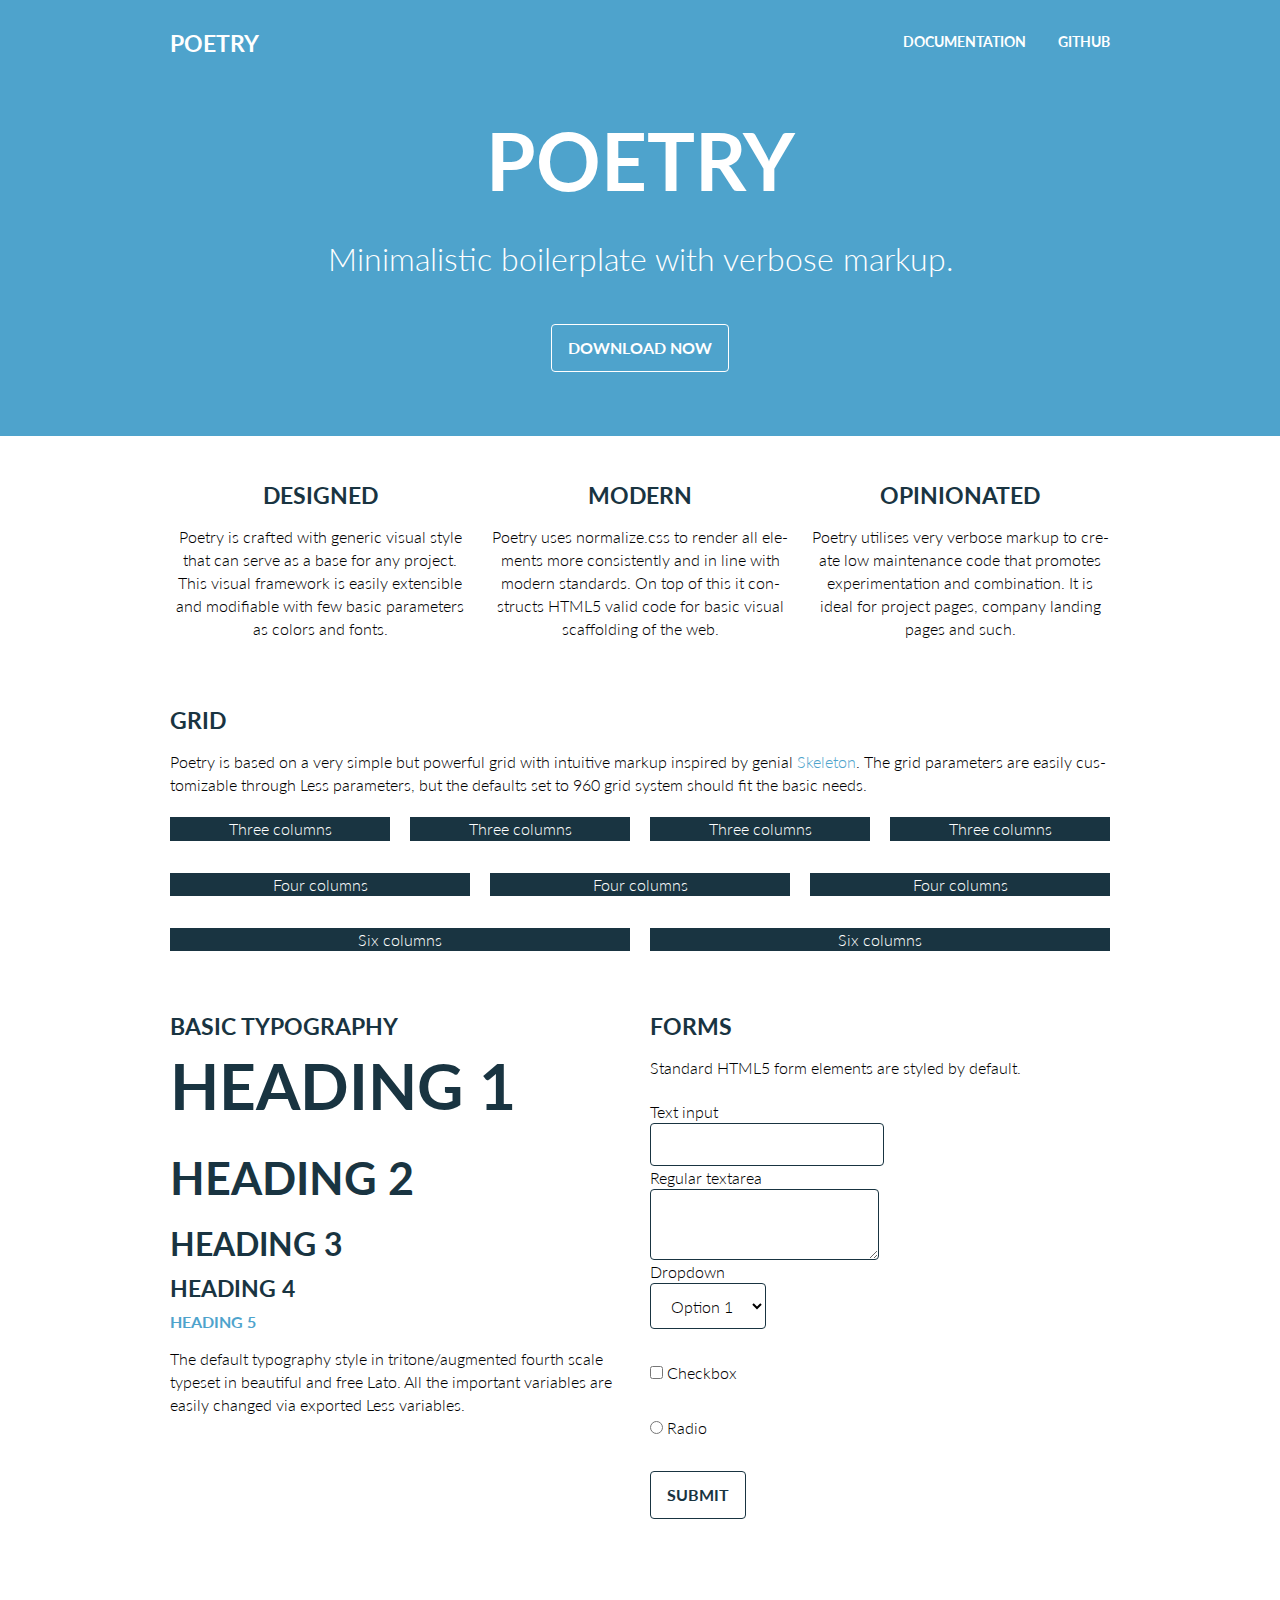
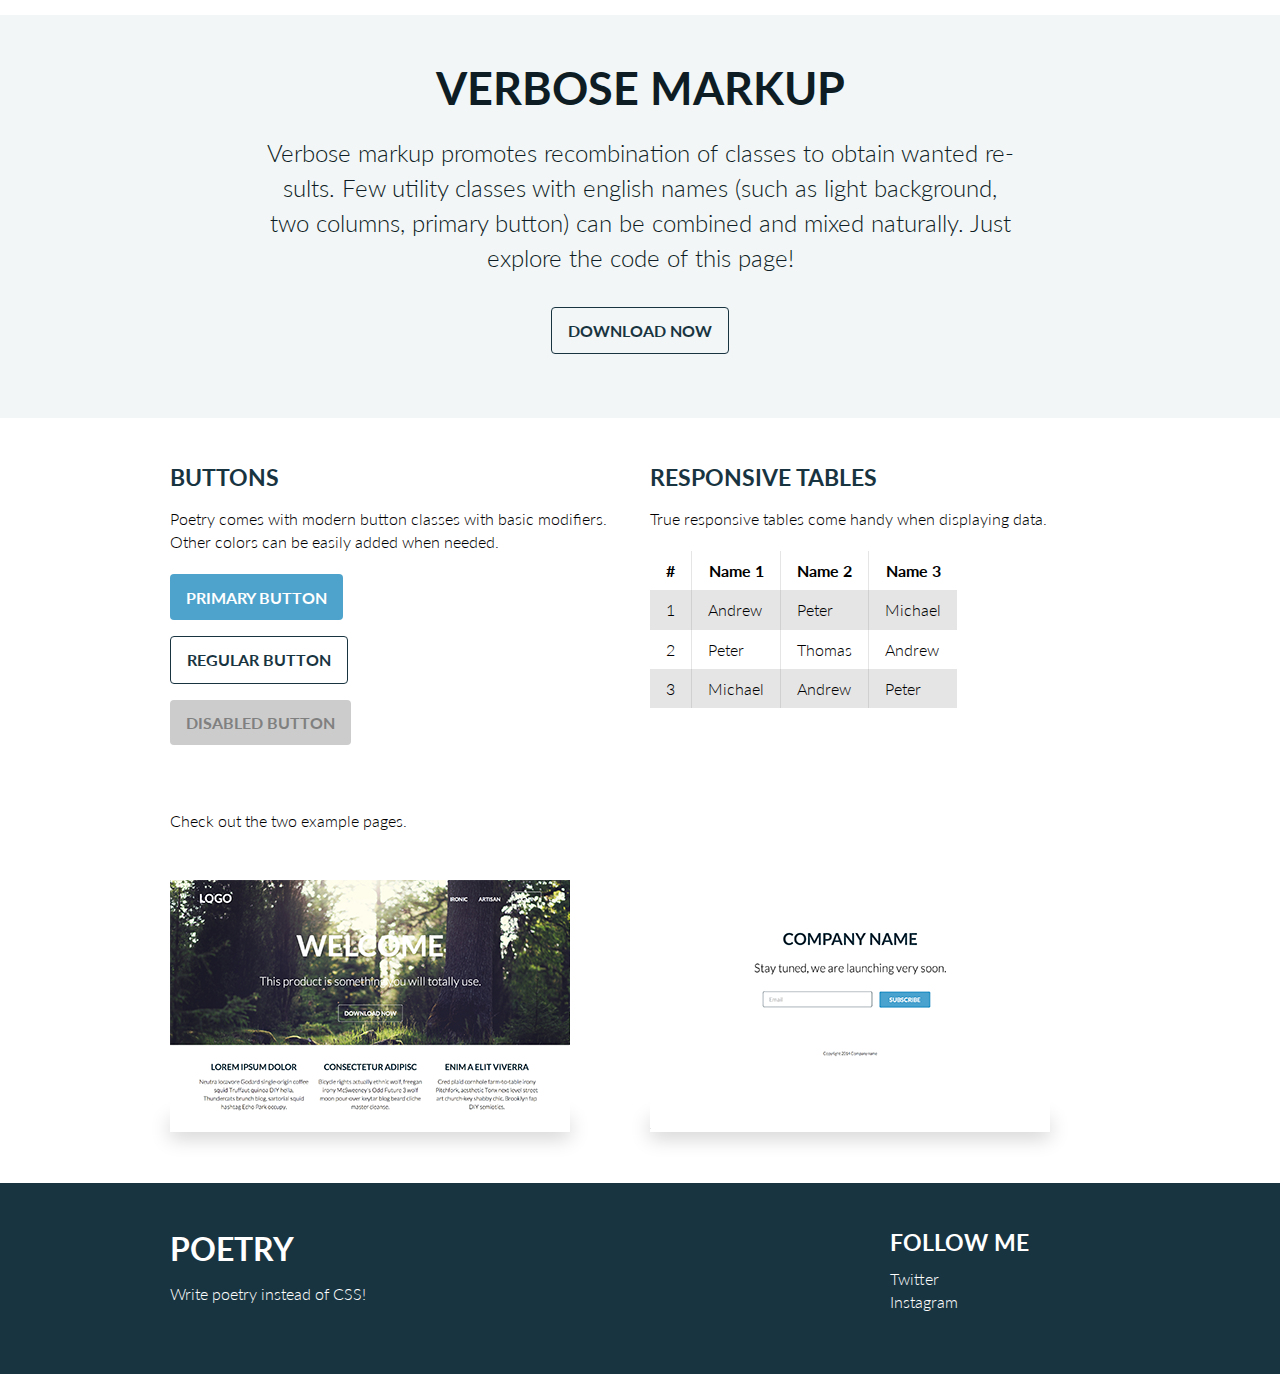
==== commit d3f4d559: "Added background photo background" ====
--- a/index.html
+++ b/index.html
@@ -214,6 +214,24 @@
             </div>
         </div>
     </section>
+    
+    <section>
+        <div class="grid">
+            <div class="slim row">
+                <div class="twelve columns">
+                    Check out the two example pages.
+                </div>
+            </div>
+            <div class="row">                
+                <div class="six columns">
+                    <a class="hover forward-2" href="landing.html"><img src="images/landing.png"></a>
+                </div>
+                <div class="six columns">
+                    <a class="hover forward-2" href="comingsoon.html"><img src="images/comingsoon.png"></a>
+                </div>
+            </div>
+        </div>
+    </section>
 
     <footer class="dark background">
         <div class="grid">
--- a/stylesheets/poetry.css
+++ b/stylesheets/poetry.css
@@ -397,6 +397,7 @@
   width: 960px;
   margin: 0 auto;
   padding: 0;
+  position: relative;
 }
 .grid.visible .column,
 .grid.visible .columns {
@@ -686,13 +687,6 @@
 svg {
   max-width: 100%;
 }
-.background.image {
-  background-repeat: no-repeat;
-  background-image: url(../images/background.jpg);
-  background-position: center center;
-  background-size: cover;
-  min-height: 900px;
-}
 .background.light {
   background-color: #f2f6f7;
   color: #0e1d24;
@@ -784,6 +778,13 @@
 .background.primary select:focus {
   border-color: #4ea3cc;
 }
+.background.image {
+  background-repeat: no-repeat;
+  background-image: url(../images/background-photo.jpg);
+  background-position: center center;
+  background-size: cover;
+  background-attachment: fixed;
+}
 input[type="submit"],
 input[type="reset"],
 input[type="button"],
@@ -987,8 +988,14 @@
 ul.spaced > li {
   margin-left: 2em;
 }
-.foreground {
-  box-shadow: 0 2px 5px 0 rgba(0, 0, 0, 0.2);
+.hover.forward {
+  box-shadow: 0 2px 10px 0 rgba(0, 0, 0, 0.16);
+}
+.hover.forward-2 {
+  box-shadow: 0 6px 20px 0 rgba(0, 0, 0, 0.19);
+}
+.hover.forward-3 {
+  box-shadow: 0 27px 24px 0 rgba(0, 0, 0, 0.2);
 }
 .hidden {
   display: none !important;
@@ -1011,6 +1018,11 @@
 }
 .centered {
   text-align: center;
+}
+.vertical-center {
+  position: absolute;
+  width: 100%;
+  top: 45%;
 }
 .right-aligned {
   text-align: right;
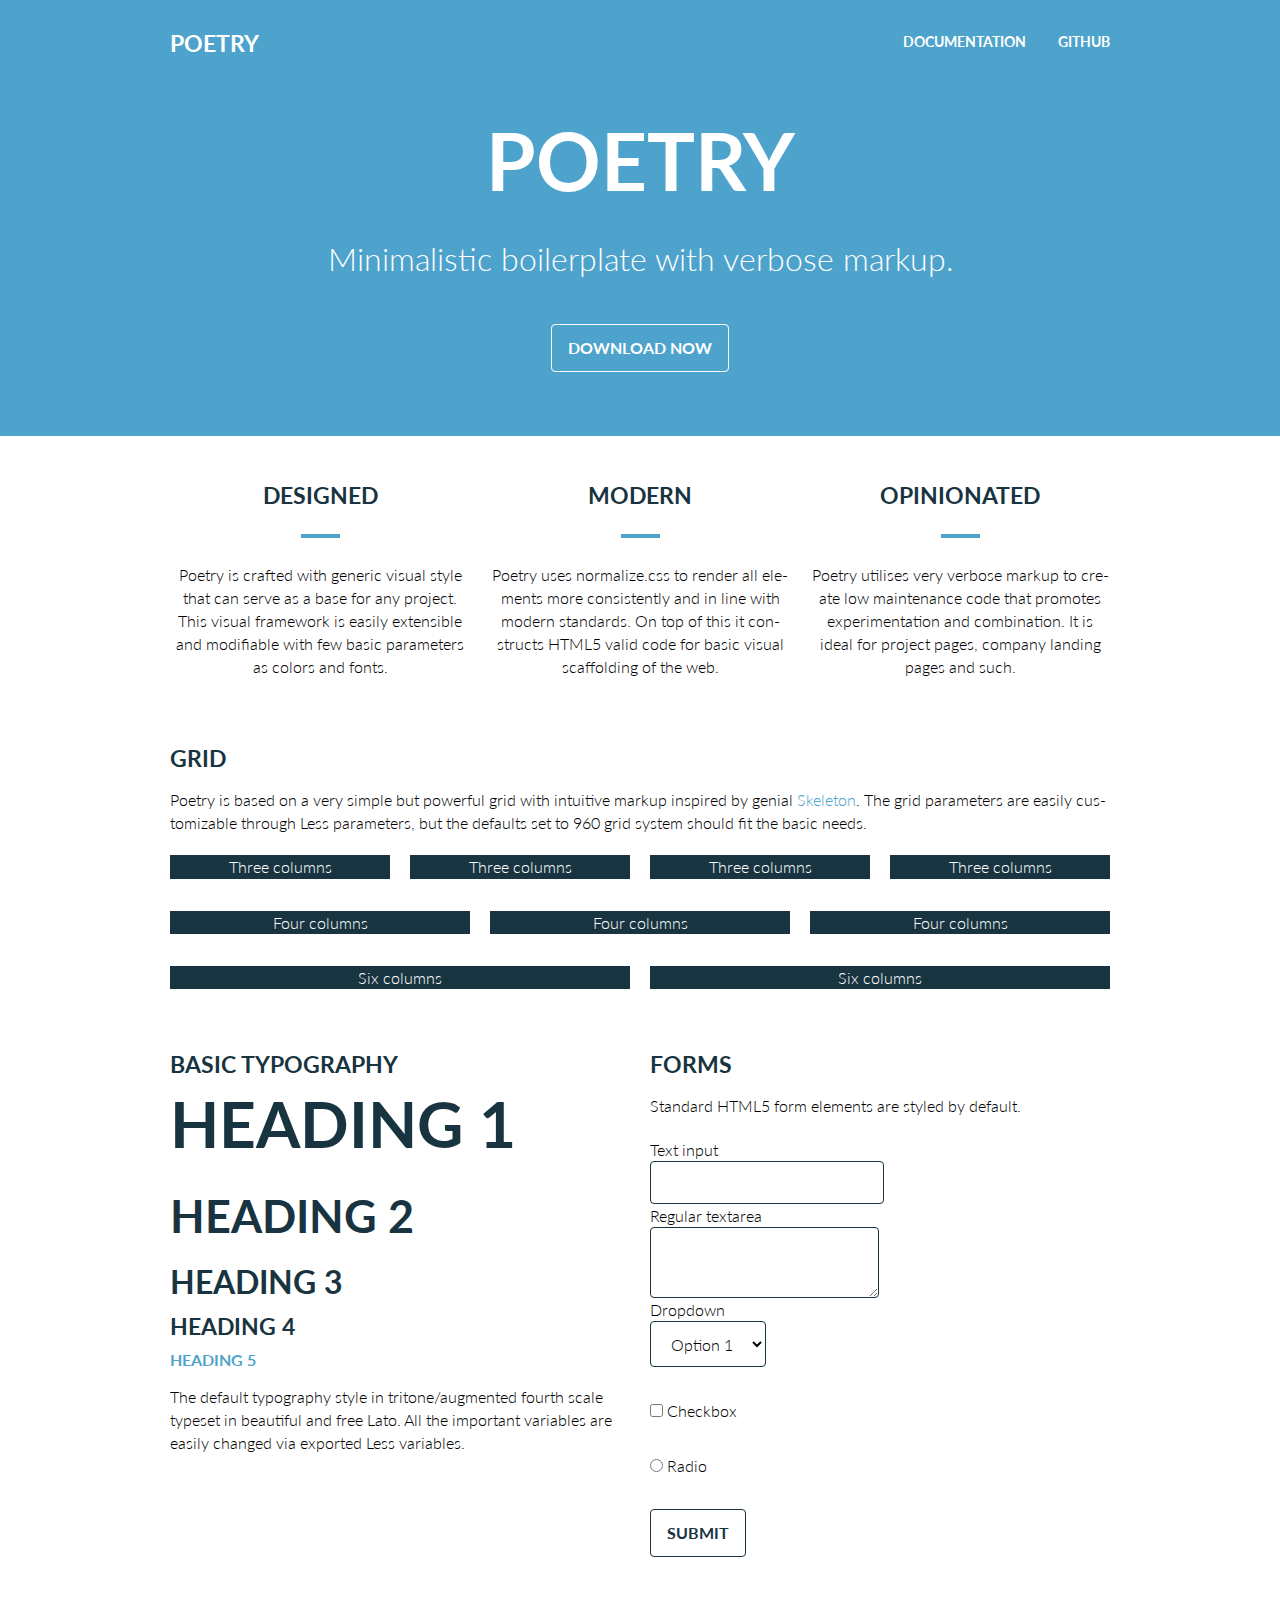
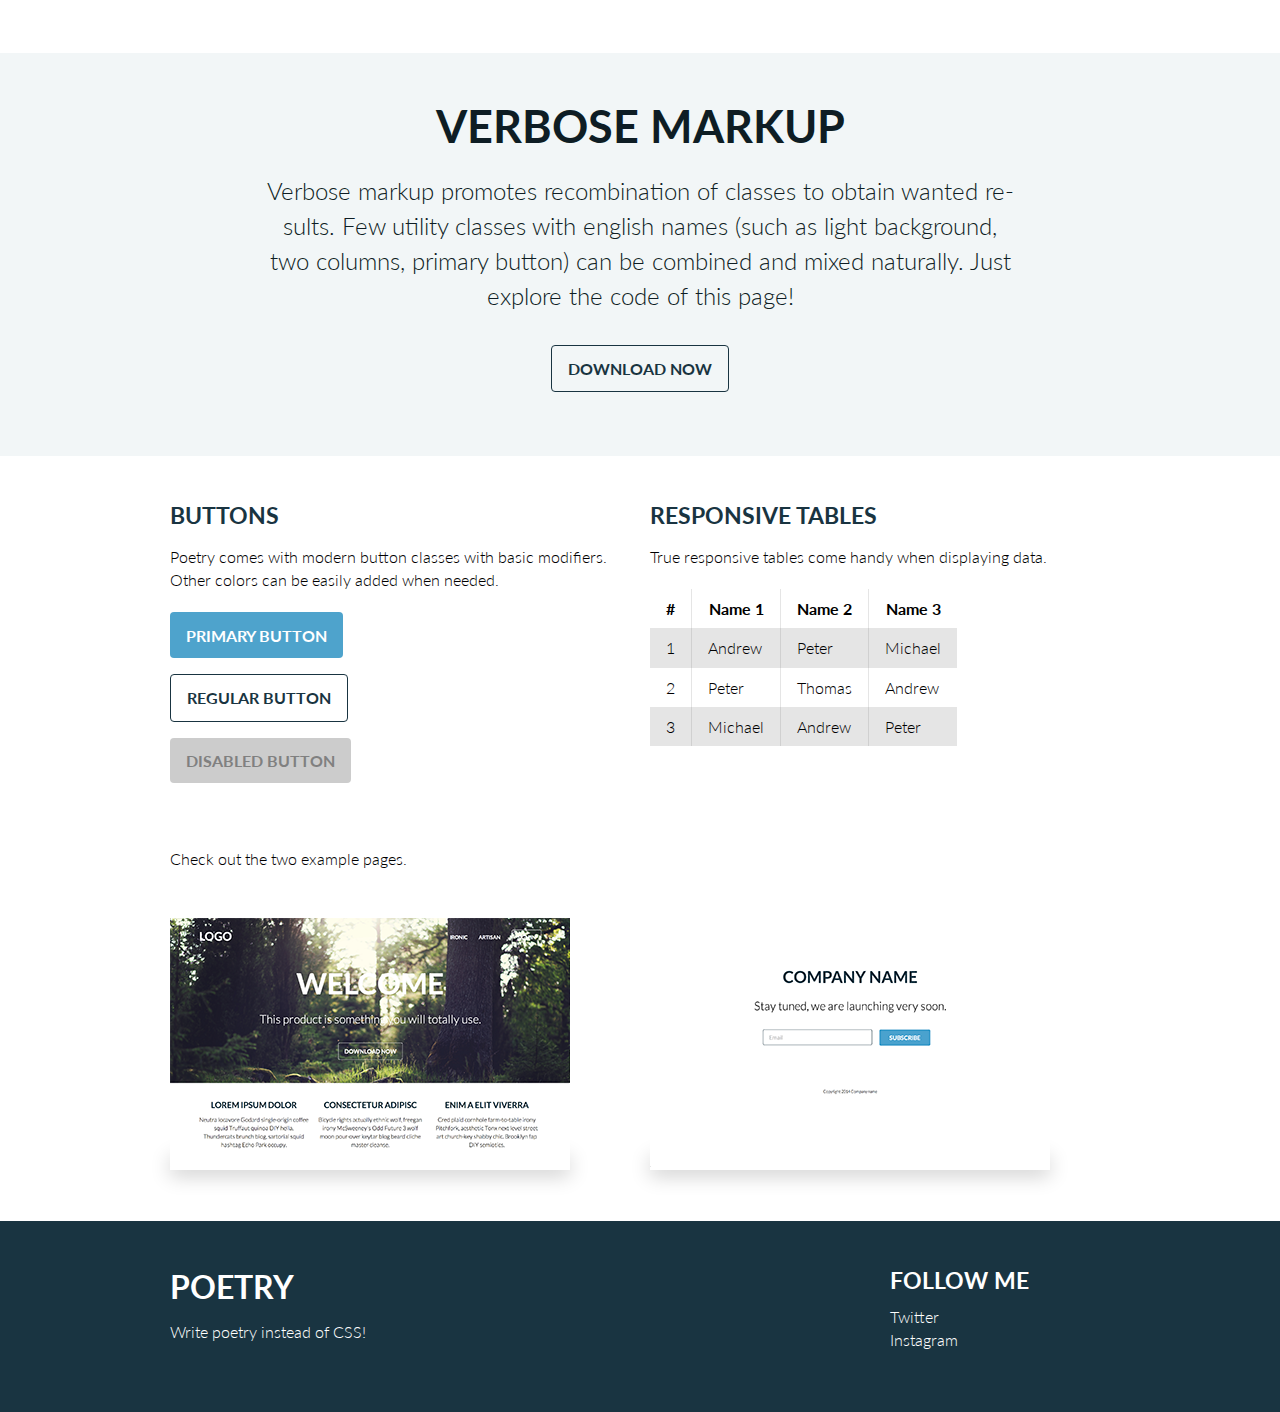
==== commit eee31ad0: "Added hr style" ====
--- a/index.html
+++ b/index.html
@@ -39,7 +39,7 @@
         <section class="hero">
             <div class="grid">
                 <div class="row">
-                    <div class="centered twelve columns">
+                    <div class="horizontally centered twelve columns">
                         <h1>POETRY</h1> 
                         <p class="extra large">Minimalistic boilerplate with verbose markup.</p>
                         <a href="https://github.com/apancik/poetry" class="white button">Download now</a>
@@ -51,17 +51,20 @@
 
     <section>
         <div class="grid">
-            <div class="centered row">
+            <div class="horizontally centered row">
                 <div class="four columns">
                     <h4>Designed</h4>
+                    <hr>
                     <p>Poetry is crafted with generic visual style that can serve as a base for any project. This visual framework is easily extensible and modifiable with few basic parameters as colors and fonts.</p>
                 </div>
                 <div class="four columns">
                     <h4>Modern</h4>
+                    <hr>
                     <p>Poetry uses normalize.css to render all elements more consistently and in line with modern standards. On top of this it constructs HTML5 valid code for basic visual scaffolding of the web.</p>
                 </div>
                 <div class="four columns">
                     <h4>Opinionated</h4>
+                    <hr>
                     <p>Poetry utilises very verbose markup to create low maintenance code that promotes experimentation and combination. It is ideal for project pages, company landing pages and such.</p>
                 </div>
             </div>
@@ -74,18 +77,18 @@
                 <h4>Grid</h4>
                 <p>Poetry is based on a very simple but powerful grid with intuitive markup inspired by genial <a href="https://github.com/dhg/Skeleton">Skeleton</a>. The grid parameters are easily customizable through Less parameters, but the defaults set to 960 grid system should fit the basic needs.</p>
             </div>
-            <div class="centered natural-padding row">
-                <div class="dark background three columns">Three columns</div>
-                <div class="dark background three columns">Three columns</div>
-                <div class="dark background three columns">Three columns</div>
-                <div class="dark background three columns">Three columns</div>
-            </div>
-            <div class="centered natural-padding row">
+            <div class="horizontally centered natural-padding row">
+                <div class="dark background three columns">Three columns</div>
+                <div class="dark background three columns">Three columns</div>
+                <div class="dark background three columns">Three columns</div>
+                <div class="dark background three columns">Three columns</div>
+            </div>
+            <div class="horizontally centered natural-padding row">
                 <div class="dark background four columns">Four columns</div>
                 <div class="dark background four columns">Four columns</div>
                 <div class="dark background four columns">Four columns</div>
             </div>
-            <div class="centered natural-padding row">
+            <div class="horizontally centered natural-padding row">
                 <div class="dark background six columns">Six columns</div>
                 <div class="dark background six columns">Six columns</div>
             </div>
--- a/stylesheets/poetry.css
+++ b/stylesheets/poetry.css
@@ -606,6 +606,12 @@
 a:focus {
   color: rgba(78, 163, 204, 0.8);
 }
+hr {
+  border: solid 2px #4ea3cc;
+  display: block;
+  width: 35px;
+  margin: 25px auto;
+}
 .large {
   font-size: 1.414em;
 }
@@ -1016,10 +1022,10 @@
 .inlined {
   display: inline-block;
 }
-.centered {
+.centered.horizontally {
   text-align: center;
 }
-.vertical-center {
+.centered.vertically {
   position: absolute;
   width: 100%;
   top: 45%;
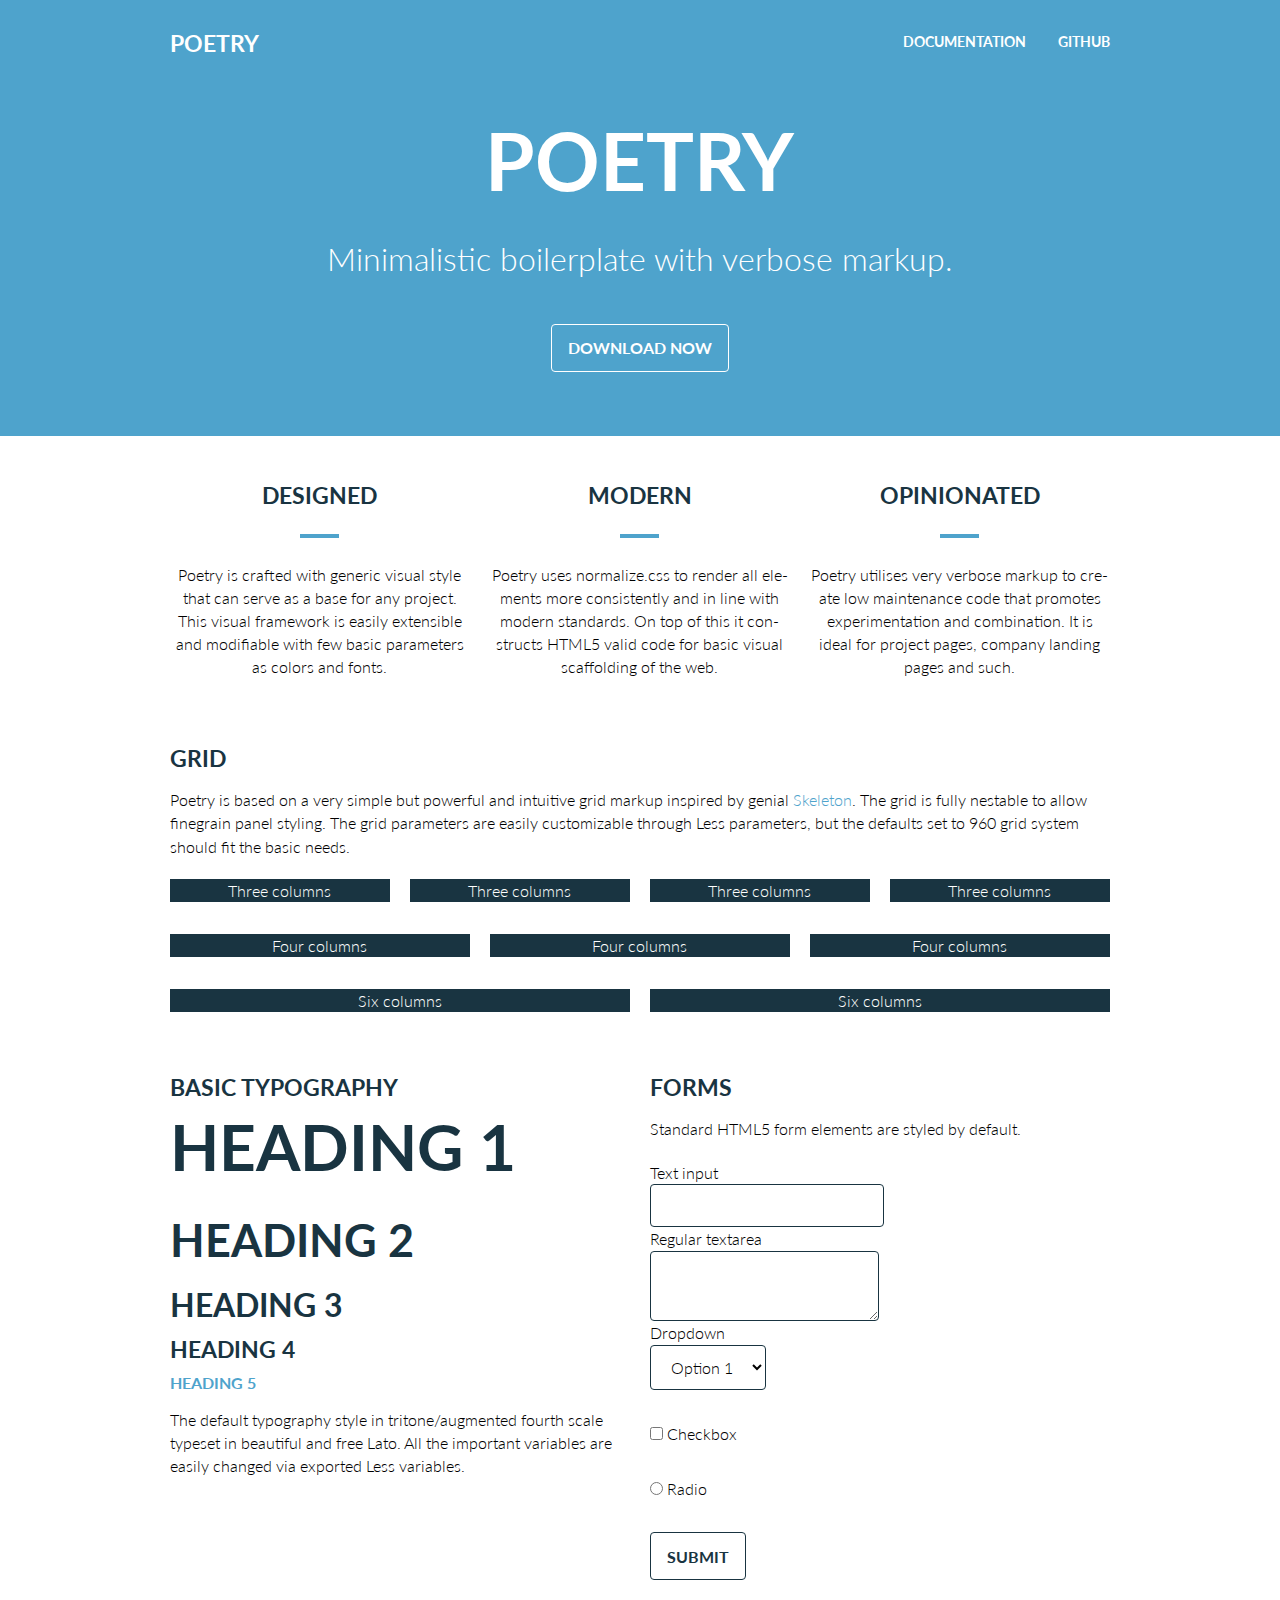
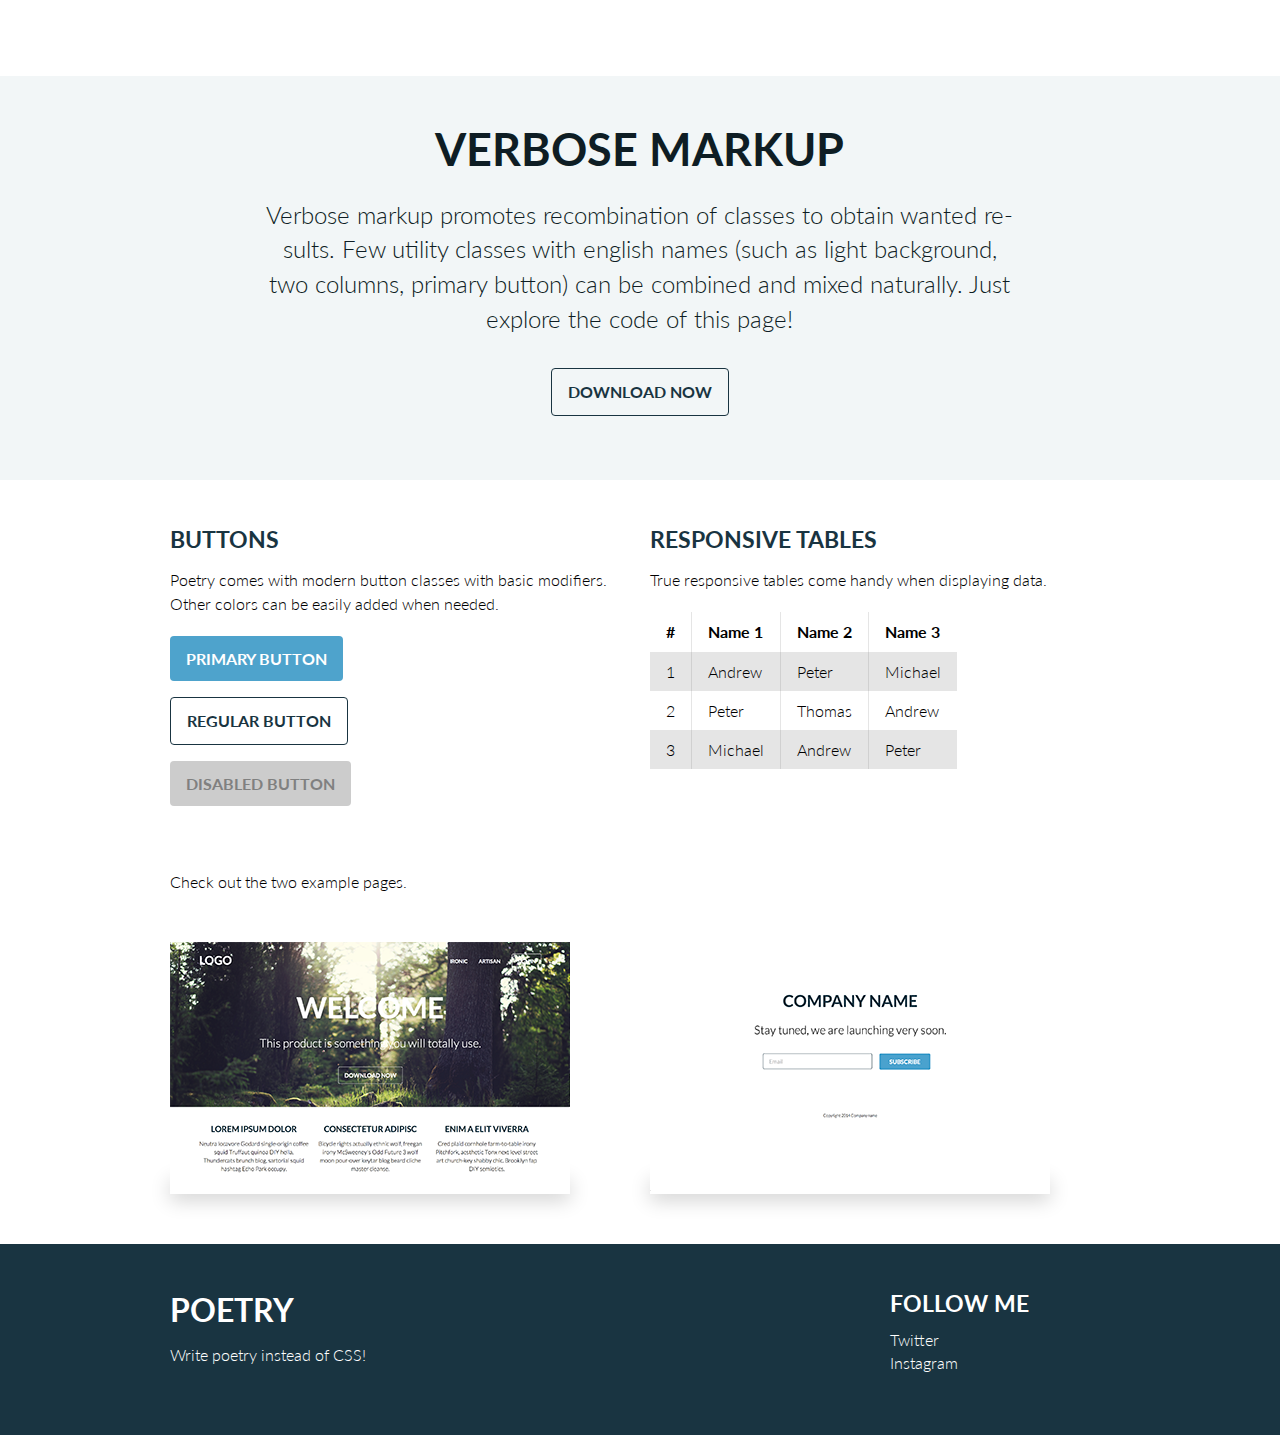
==== commit 82465184: "Nestable grids" ====
--- a/index.html
+++ b/index.html
@@ -75,7 +75,7 @@
         <div class="grid">
             <div class="twelve columns">
                 <h4>Grid</h4>
-                <p>Poetry is based on a very simple but powerful grid with intuitive markup inspired by genial <a href="https://github.com/dhg/Skeleton">Skeleton</a>. The grid parameters are easily customizable through Less parameters, but the defaults set to 960 grid system should fit the basic needs.</p>
+                <p>Poetry is based on a very simple but powerful and intuitive grid markup inspired by genial <a href="https://github.com/dhg/Skeleton">Skeleton</a>. The grid is fully nestable to allow finegrain panel styling. The grid parameters are easily customizable through Less parameters, but the defaults set to 960 grid system should fit the basic needs.</p>
             </div>
             <div class="horizontally centered natural-padding row">
                 <div class="dark background three columns">Three columns</div>
--- a/stylesheets/poetry.css
+++ b/stylesheets/poetry.css
@@ -392,6 +392,7 @@
 }
 body {
   min-width: 960px;
+  margin: 0 auto;
 }
 .grid {
   width: 960px;
@@ -399,6 +400,9 @@
   padding: 0;
   position: relative;
 }
+.grid.nested {
+  width: 100%;
+}
 .grid.visible .column,
 .grid.visible .columns {
   background-color: rgba(255, 0, 0, 0.3);
@@ -407,89 +411,89 @@
 .grid .columns {
   display: inline;
   float: left;
-  margin-left: 10px;
-  margin-right: 10px;
+  margin-left: 1.0416666666666665%;
+  margin-right: 1.0416666666666665%;
 }
 .grid .column.one,
 .grid .columns.one {
-  width: 60px;
+  width: 6.25%;
 }
 .grid .column.two,
 .grid .columns.two {
-  width: 140px;
+  width: 14.583333333333332%;
 }
 .grid .column.three,
 .grid .columns.three {
-  width: 220px;
+  width: 22.916666666666664%;
 }
 .grid .column.four,
 .grid .columns.four {
-  width: 300px;
+  width: 31.25%;
 }
 .grid .column.five,
 .grid .columns.five {
-  width: 380px;
+  width: 39.58333333333333%;
 }
 .grid .column.six,
 .grid .columns.six {
-  width: 460px;
+  width: 47.916666666666664%;
 }
 .grid .column.seven,
 .grid .columns.seven {
-  width: 540px;
+  width: 56.25%;
 }
 .grid .column.eight,
 .grid .columns.eight {
-  width: 620px;
+  width: 64.58333333333333%;
 }
 .grid .column.nine,
 .grid .columns.nine {
-  width: 700px;
+  width: 72.91666666666666%;
 }
 .grid .column.ten,
 .grid .columns.ten {
-  width: 780px;
+  width: 81.25%;
 }
 .grid .column.eleven,
 .grid .columns.eleven {
-  width: 860px;
+  width: 89.58333333333333%;
 }
 .grid .column.twelve,
 .grid .columns.twelve {
-  width: 940px;
+  width: 97.91666666666666%;
 }
 .grid .offset-by-one {
-  margin-left: 80px;
+  margin-left: 8.333333333333332%;
 }
 .grid .offset-by-two {
-  margin-left: 160px;
+  margin-left: 16.666666666666664%;
 }
 .grid .offset-by-three {
-  margin-left: 240px;
+  margin-left: 25%;
 }
 .grid .offset-by-four {
-  margin-left: 320px;
+  margin-left: 33.33333333333333%;
 }
 .grid .offset-by-five {
-  margin-left: 400px;
+  margin-left: 41.666666666666664%;
 }
 .grid .offset-by-six {
-  margin-left: 480px;
+  margin-left: 50%;
 }
 .grid .offset-by-seven {
-  margin-left: 560px;
+  margin-left: 58.33333333333333%;
 }
 .grid .offset-by-eight {
-  margin-left: 640px;
+  margin-left: 66.66666666666666%;
 }
 .grid .offset-by-nine {
-  margin-left: 720px;
+  margin-left: 75%;
 }
 .grid .offset-by-ten {
-  margin-left: 800px;
+  margin-left: 83.33333333333333%;
 }
 .grid .offset-by-eleven {
-  margin-left: 880px;
+  margin-left: 91.66666666666666%;
 }
 @media only screen and (max-width: 767px) {
   body {
@@ -693,6 +697,283 @@
 svg {
   max-width: 100%;
 }
+input[type="submit"],
+input[type="reset"],
+input[type="button"],
+button,
+.button {
+  margin-bottom: 1em;
+  padding: 0.7em 1em;
+  display: inline-block;
+  border-radius: 4px;
+  text-transform: uppercase;
+  cursor: pointer;
+  font-weight: 700;
+  text-decoration: none;
+  border: 1px solid #193441;
+  color: #193441;
+  background-color: transparent;
+  outline: none;
+}
+input[type="submit"],
+input[type="reset"],
+input[type="button"],
+button,
+.button,
+input[type="submit"]:visited,
+input[type="reset"]:visited,
+input[type="button"]:visited,
+button:visited,
+.button:visited {
+  color: #193441;
+}
+input[type="submit"].primary,
+input[type="reset"].primary,
+input[type="button"].primary,
+button.primary,
+.button.primary {
+  border: none;
+  background: #4ea3cc;
+  color: #ffffff;
+}
+input[type="submit"]:active,
+input[type="reset"]:active,
+input[type="button"]:active,
+button:active,
+.button:active {
+  position: relative;
+  top: 1px;
+}
+input[type="submit"]:hover,
+input[type="reset"]:hover,
+input[type="button"]:hover,
+button:hover,
+.button:hover {
+  text-decoration: none;
+  background-color: #193441;
+  color: #ffffff;
+}
+.primary.background input[type="submit"]:hover,
+.primary.background input[type="reset"]:hover,
+.primary.background input[type="button"]:hover,
+.primary.background button:hover,
+.primary.background .button:hover {
+  color: #4ea3cc;
+}
+.light.background input[type="submit"]:hover,
+.light.background input[type="reset"]:hover,
+.light.background input[type="button"]:hover,
+.light.background button:hover,
+.light.background .button:hover {
+  color: #f2f6f7;
+}
+.dark.background input[type="submit"]:hover,
+.dark.background input[type="reset"]:hover,
+.dark.background input[type="button"]:hover,
+.dark.background button:hover,
+.dark.background .button:hover {
+  color: #193441;
+}
+.dark.background input[type="submit"],
+.dark.background input[type="reset"],
+.dark.background input[type="button"],
+.dark.background button,
+.dark.background .button,
+.primary.background input[type="submit"],
+.primary.background input[type="reset"],
+.primary.background input[type="button"],
+.primary.background button,
+.primary.background .button,
+input[type="submit"].white,
+input[type="reset"].white,
+input[type="button"].white,
+button.white,
+.button.white {
+  border-color: #ffffff;
+  color: #ffffff;
+}
+.dark.background input[type="submit"]:hover,
+.dark.background input[type="reset"]:hover,
+.dark.background input[type="button"]:hover,
+.dark.background button:hover,
+.dark.background .button:hover,
+.primary.background input[type="submit"]:hover,
+.primary.background input[type="reset"]:hover,
+.primary.background input[type="button"]:hover,
+.primary.background button:hover,
+.primary.background .button:hover,
+input[type="submit"].white:hover,
+input[type="reset"].white:hover,
+input[type="button"].white:hover,
+button.white:hover,
+.button.white:hover {
+  background: #ffffff;
+}
+input[type="submit"].stretched,
+input[type="reset"].stretched,
+input[type="button"].stretched,
+button.stretched,
+.button.stretched {
+  width: 100%;
+  padding-left: 0;
+  padding-right: 0;
+  text-align: center;
+}
+input[type="submit"].disabled,
+input[type="reset"].disabled,
+input[type="button"].disabled,
+button.disabled,
+.button.disabled {
+  border: none !important;
+  color: #808080 !important;
+  background: #cccccc !important;
+  top: 0px !important;
+}
+form,
+fieldset {
+  border: 0;
+  margin: 0;
+  padding: 0;
+  margin-bottom: 2em;
+  width: 100%;
+}
+textarea {
+  resize: vertical;
+}
+input[type="text"],
+input[type="password"],
+input[type="email"],
+input[type="search"],
+input[type="url"],
+textarea,
+select {
+  display: block;
+  outline: none;
+  padding: 0.7em 1em 0.7em 1em;
+  background-color: transparent;
+  border: 1px solid #193441;
+  border-radius: 4px;
+}
+input[type="text"].stretched,
+input[type="password"].stretched,
+input[type="email"].stretched,
+input[type="search"].stretched,
+input[type="url"].stretched,
+textarea.stretched,
+select.stretched {
+  width: 100%;
+}
+input[type="text"]:focus,
+input[type="password"]:focus,
+input[type="email"]:focus,
+input[type="search"]:focus,
+input[type="url"]:focus,
+textarea:focus,
+select:focus {
+  border: 1px solid #4ea3cc;
+  color: inherit;
+}
+input[type="checkbox"] {
+  display: inline;
+}
+table.table th,
+table.table td {
+  border-left: 1px solid rgba(125, 125, 125, 0.2);
+  border-width: 0 0 0 1px;
+  padding: 0.5em 1em;
+}
+table.table th:first-child,
+table.table td:first-child {
+  border-left: none;
+}
+table.striped tr:nth-child(2n-1) td {
+  background-color: rgba(125, 125, 125, 0.2);
+}
+ul.unstyled {
+  margin: 0;
+  padding: 0;
+  list-style: none;
+}
+ul.inlined > li {
+  display: inline-block;
+}
+ul.spaced > li {
+  margin-left: 2em;
+}
+.alert {
+  padding: 15px;
+  margin-bottom: 20px;
+  border: 1px solid transparent;
+  border-radius: 4px;
+}
+.alert.success {
+  color: #3c763d;
+  background-color: #dff0d8;
+  border-color: #d6e9c6;
+}
+.alert.danger {
+  background-color: #f2dede;
+  border-color: #ebccd1;
+  color: #a94442;
+}
+.progress {
+  height: 1.5em;
+  margin-bottom: 1em;
+  overflow: hidden;
+  background-color: #f2f6f7;
+  border-radius: 4px;
+}
+.progress > .bar {
+  height: 100%;
+  transition: width .6s ease;
+  background-color: #4ea3cc;
+}
+.badge {
+  display: inline-block;
+  text-align: center;
+  font-weight: bold;
+  padding: 0 0.5em;
+  border-radius: 4px;
+}
+.hover.forward {
+  box-shadow: 0 2px 10px 0 rgba(0, 0, 0, 0.16);
+}
+.hover.forward-2 {
+  box-shadow: 0 6px 20px 0 rgba(0, 0, 0, 0.19);
+}
+.hover.forward-3 {
+  box-shadow: 0 27px 24px 0 rgba(0, 0, 0, 0.2);
+}
+.hidden {
+  display: none !important;
+  visibility: hidden;
+}
+.invisible {
+  visibility: hidden;
+}
+.overflow-container {
+  overflow-y: scroll;
+}
+.clip {
+  overflow: hidden;
+}
+.dot {
+  border-radius: 50%;
+}
+.inlined {
+  display: inline-block;
+}
+.centered.horizontally {
+  text-align: center;
+}
+.centered.vertically {
+  position: absolute;
+  width: 100%;
+  top: 45%;
+}
+.right-aligned {
+  text-align: right;
+}
 .background.light {
   background-color: #f2f6f7;
   color: #0e1d24;
@@ -791,248 +1072,6 @@
   background-size: cover;
   background-attachment: fixed;
 }
-input[type="submit"],
-input[type="reset"],
-input[type="button"],
-button,
-.button {
-  margin-bottom: 1em;
-  padding: 0.7em 1em;
-  display: inline-block;
-  border-radius: 4px;
-  text-transform: uppercase;
-  cursor: pointer;
-  font-weight: 700;
-  text-decoration: none;
-  border: 1px solid #193441;
-  color: #193441;
-  background-color: transparent;
-  outline: none;
-}
-input[type="submit"],
-input[type="reset"],
-input[type="button"],
-button,
-.button,
-input[type="submit"]:visited,
-input[type="reset"]:visited,
-input[type="button"]:visited,
-button:visited,
-.button:visited {
-  color: #193441;
-}
-input[type="submit"].primary,
-input[type="reset"].primary,
-input[type="button"].primary,
-button.primary,
-.button.primary {
-  border: none;
-  background: #4ea3cc;
-  color: #ffffff;
-}
-input[type="submit"]:active,
-input[type="reset"]:active,
-input[type="button"]:active,
-button:active,
-.button:active {
-  position: relative;
-  top: 1px;
-}
-input[type="submit"]:hover,
-input[type="reset"]:hover,
-input[type="button"]:hover,
-button:hover,
-.button:hover {
-  text-decoration: none;
-  background-color: #193441;
-  color: #ffffff;
-}
-.primary.background input[type="submit"]:hover,
-.primary.background input[type="reset"]:hover,
-.primary.background input[type="button"]:hover,
-.primary.background button:hover,
-.primary.background .button:hover {
-  color: #4ea3cc;
-}
-.light.background input[type="submit"]:hover,
-.light.background input[type="reset"]:hover,
-.light.background input[type="button"]:hover,
-.light.background button:hover,
-.light.background .button:hover {
-  color: #f2f6f7;
-}
-.dark.background input[type="submit"]:hover,
-.dark.background input[type="reset"]:hover,
-.dark.background input[type="button"]:hover,
-.dark.background button:hover,
-.dark.background .button:hover {
-  color: #193441;
-}
-.dark.background input[type="submit"],
-.dark.background input[type="reset"],
-.dark.background input[type="button"],
-.dark.background button,
-.dark.background .button,
-.primary.background input[type="submit"],
-.primary.background input[type="reset"],
-.primary.background input[type="button"],
-.primary.background button,
-.primary.background .button,
-input[type="submit"].white,
-input[type="reset"].white,
-input[type="button"].white,
-button.white,
-.button.white {
-  border-color: #ffffff;
-  color: #ffffff;
-}
-.dark.background input[type="submit"]:hover,
-.dark.background input[type="reset"]:hover,
-.dark.background input[type="button"]:hover,
-.dark.background button:hover,
-.dark.background .button:hover,
-.primary.background input[type="submit"]:hover,
-.primary.background input[type="reset"]:hover,
-.primary.background input[type="button"]:hover,
-.primary.background button:hover,
-.primary.background .button:hover,
-input[type="submit"].white:hover,
-input[type="reset"].white:hover,
-input[type="button"].white:hover,
-button.white:hover,
-.button.white:hover {
-  background: #ffffff;
-}
-input[type="submit"].stretched,
-input[type="reset"].stretched,
-input[type="button"].stretched,
-button.stretched,
-.button.stretched {
-  width: 100%;
-  padding-left: 0;
-  padding-right: 0;
-  text-align: center;
-}
-input[type="submit"].disabled,
-input[type="reset"].disabled,
-input[type="button"].disabled,
-button.disabled,
-.button.disabled {
-  border: none !important;
-  color: #808080 !important;
-  background: #cccccc !important;
-  top: 0px !important;
-}
-form,
-fieldset {
-  border: 0;
-  margin: 0;
-  padding: 0;
-  margin-bottom: 2em;
-  width: 100%;
-}
-textarea {
-  resize: vertical;
-}
-input[type="text"],
-input[type="password"],
-input[type="email"],
-input[type="search"],
-input[type="url"],
-textarea,
-select {
-  display: block;
-  outline: none;
-  padding: 0.7em 1em 0.7em 1em;
-  background-color: transparent;
-  border: 1px solid #193441;
-  border-radius: 4px;
-}
-input[type="text"].stretched,
-input[type="password"].stretched,
-input[type="email"].stretched,
-input[type="search"].stretched,
-input[type="url"].stretched,
-textarea.stretched,
-select.stretched {
-  width: 100%;
-}
-input[type="text"]:focus,
-input[type="password"]:focus,
-input[type="email"]:focus,
-input[type="search"]:focus,
-input[type="url"]:focus,
-textarea:focus,
-select:focus {
-  border: 1px solid #4ea3cc;
-  color: inherit;
-}
-input[type="checkbox"] {
-  display: inline;
-}
-table.table th,
-table.table td {
-  border-left: 1px solid rgba(125, 125, 125, 0.2);
-  border-width: 0 0 0 1px;
-  padding: 0.5em 1em;
-}
-table.table th:first-child,
-table.table td:first-child {
-  border-left: none;
-}
-table.striped tr:nth-child(2n-1) td {
-  background-color: rgba(125, 125, 125, 0.2);
-}
-ul.unstyled {
-  margin: 0;
-  padding: 0;
-  list-style: none;
-}
-ul.inlined > li {
-  display: inline-block;
-}
-ul.spaced > li {
-  margin-left: 2em;
-}
-.hover.forward {
-  box-shadow: 0 2px 10px 0 rgba(0, 0, 0, 0.16);
-}
-.hover.forward-2 {
-  box-shadow: 0 6px 20px 0 rgba(0, 0, 0, 0.19);
-}
-.hover.forward-3 {
-  box-shadow: 0 27px 24px 0 rgba(0, 0, 0, 0.2);
-}
-.hidden {
-  display: none !important;
-  visibility: hidden;
-}
-.invisible {
-  visibility: hidden;
-}
-.overflow-container {
-  overflow-y: scroll;
-}
-.clip {
-  overflow: hidden;
-}
-.dot {
-  border-radius: 50%;
-}
-.inlined {
-  display: inline-block;
-}
-.centered.horizontally {
-  text-align: center;
-}
-.centered.vertically {
-  position: absolute;
-  width: 100%;
-  top: 45%;
-}
-.right-aligned {
-  text-align: right;
-}
 /* SECTIONS
 Classes used to style sections to bootstrap your design.
 
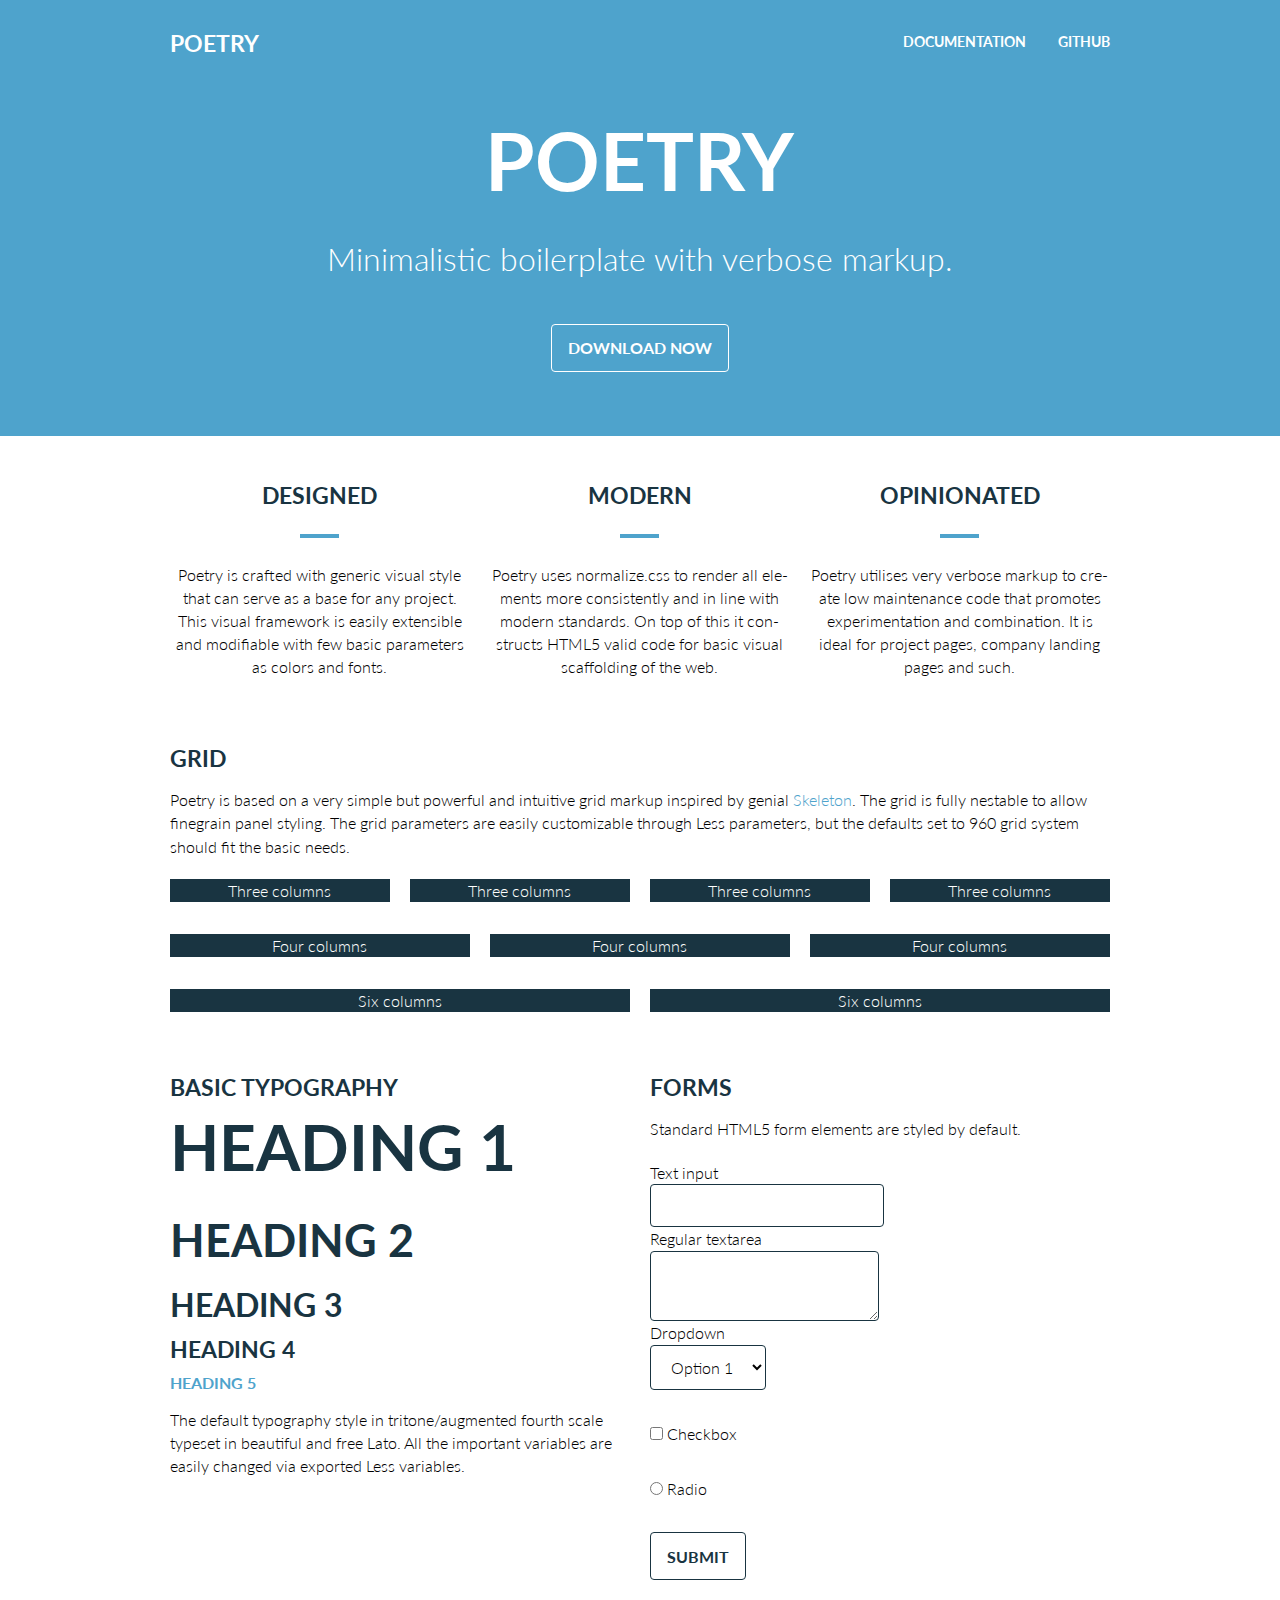
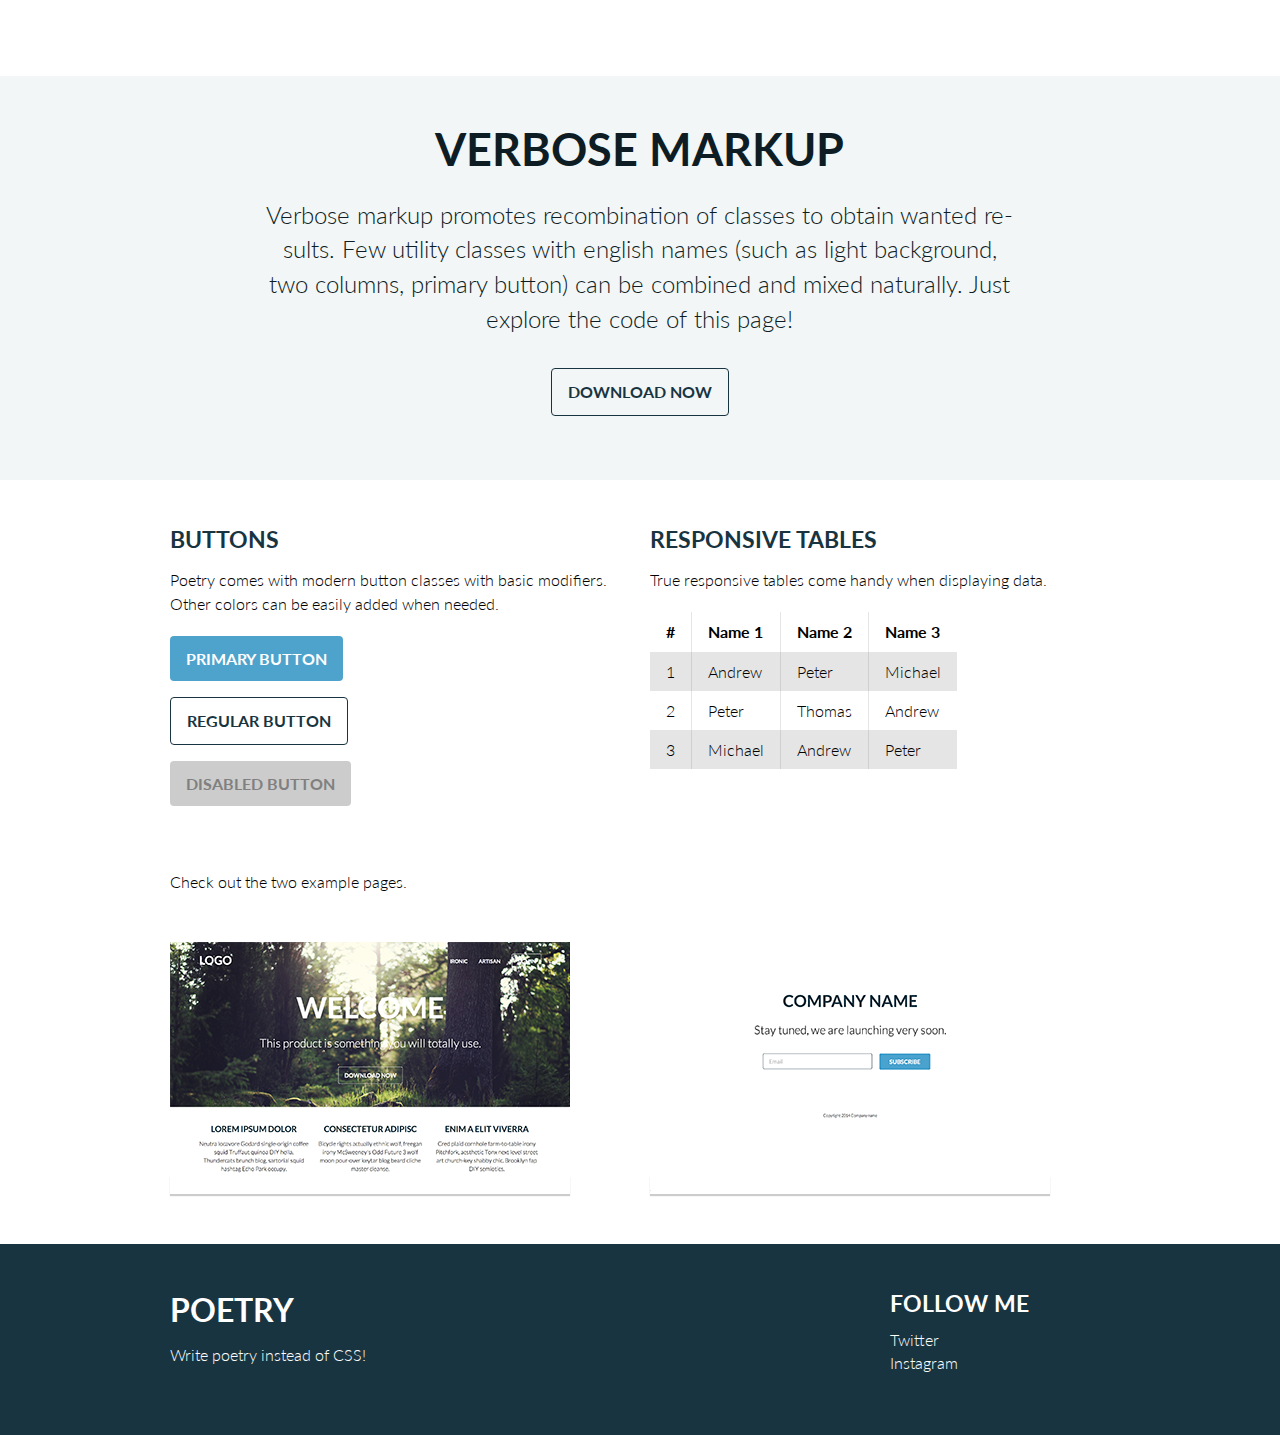
==== commit 5b12c3ff: "Initial implementation of panels" ====
--- a/index.html
+++ b/index.html
@@ -227,10 +227,10 @@
             </div>
             <div class="row">                
                 <div class="six columns">
-                    <a class="hover forward-2" href="landing.html"><img src="images/landing.png"></a>
-                </div>
-                <div class="six columns">
-                    <a class="hover forward-2" href="comingsoon.html"><img src="images/comingsoon.png"></a>
+                    <a class="panel" href="landing.html"><img src="images/landing.png"></a>
+                </div>
+                <div class="six columns">
+                    <a class="panel" href="comingsoon.html"><img src="images/comingsoon.png"></a>
                 </div>
             </div>
         </div>
--- a/stylesheets/poetry.css
+++ b/stylesheets/poetry.css
@@ -916,11 +916,20 @@
   border-color: #ebccd1;
   color: #a94442;
 }
+.panel {
+  box-shadow: 0 2px 1px rgba(0, 0, 0, 0.2);
+}
+.panel.short {
+  height: 110px;
+}
+.panel.medium {
+  height: 250px;
+}
 .progress {
   height: 1.5em;
   margin-bottom: 1em;
   overflow: hidden;
-  background-color: #f2f6f7;
+  background-color: #f5f8f9;
   border-radius: 4px;
 }
 .progress > .bar {
@@ -934,15 +943,6 @@
   font-weight: bold;
   padding: 0 0.5em;
   border-radius: 4px;
-}
-.hover.forward {
-  box-shadow: 0 2px 10px 0 rgba(0, 0, 0, 0.16);
-}
-.hover.forward-2 {
-  box-shadow: 0 6px 20px 0 rgba(0, 0, 0, 0.19);
-}
-.hover.forward-3 {
-  box-shadow: 0 27px 24px 0 rgba(0, 0, 0, 0.2);
 }
 .hidden {
   display: none !important;
